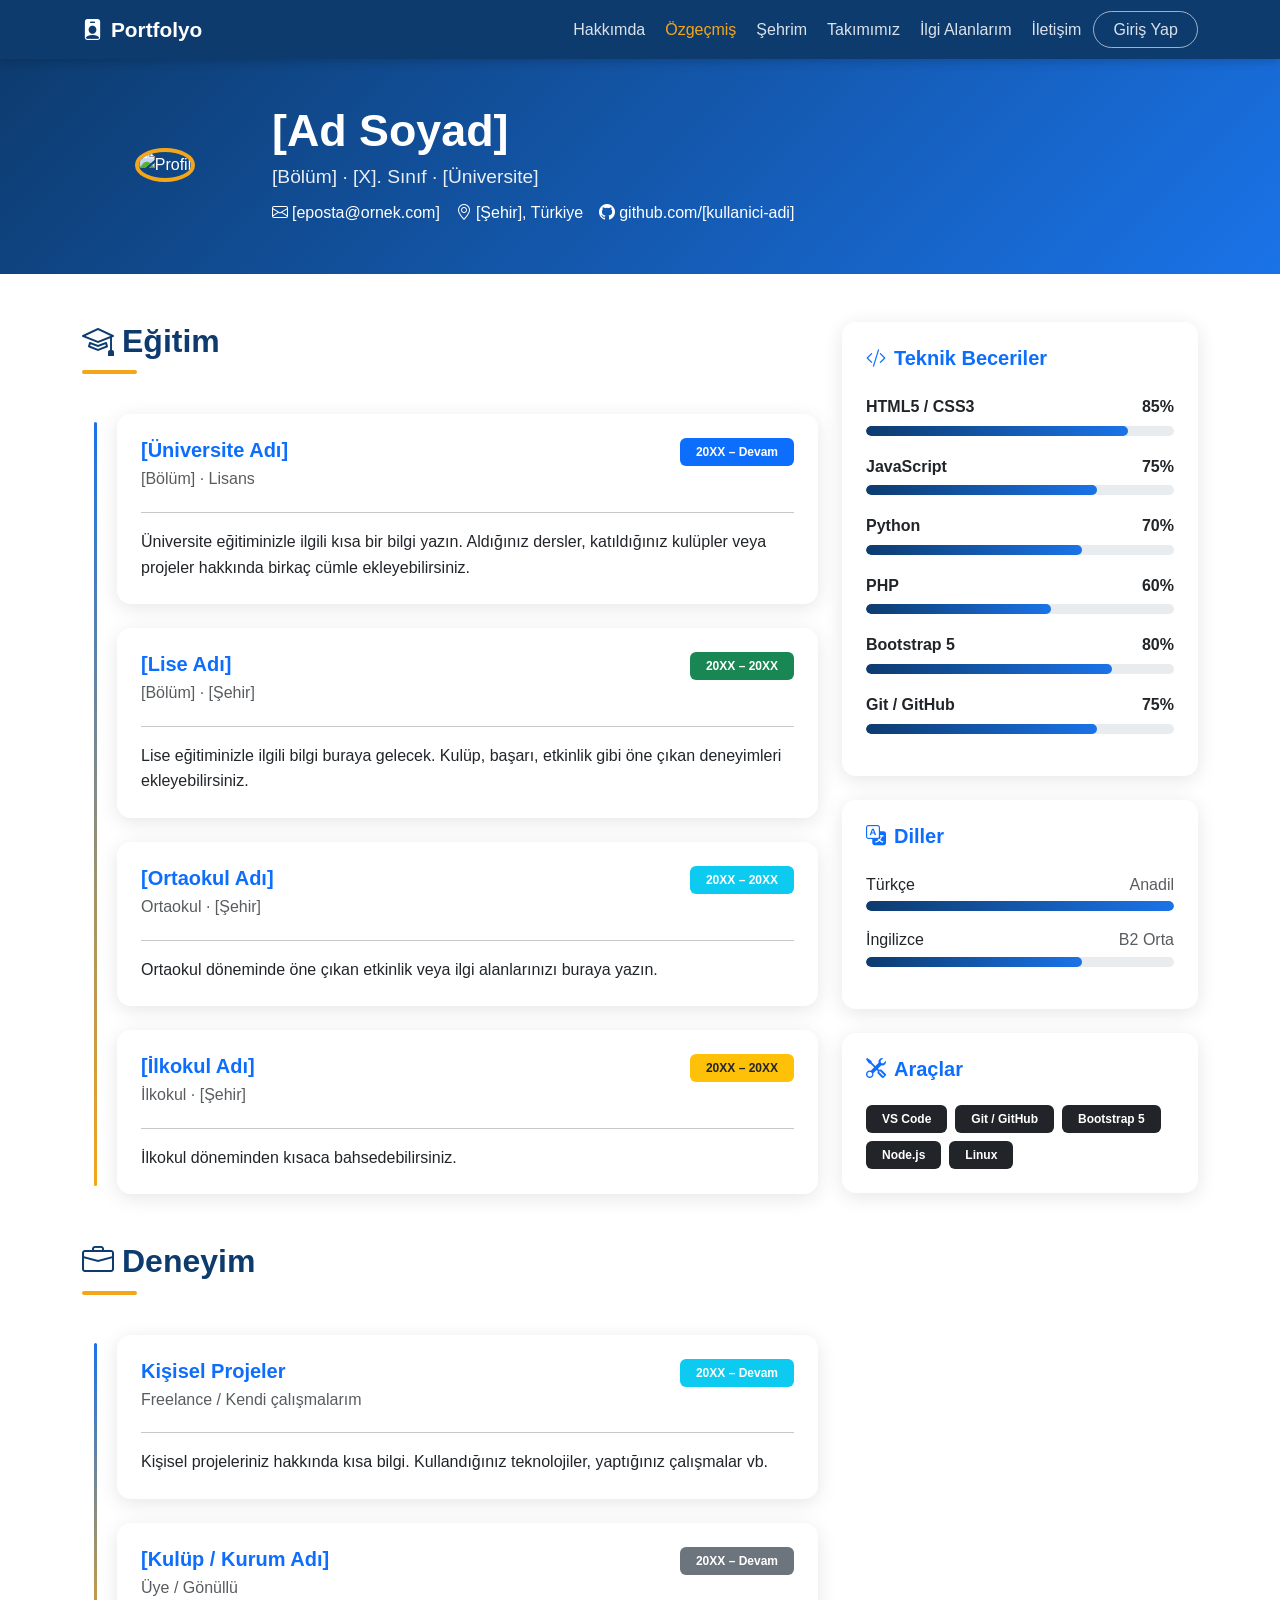
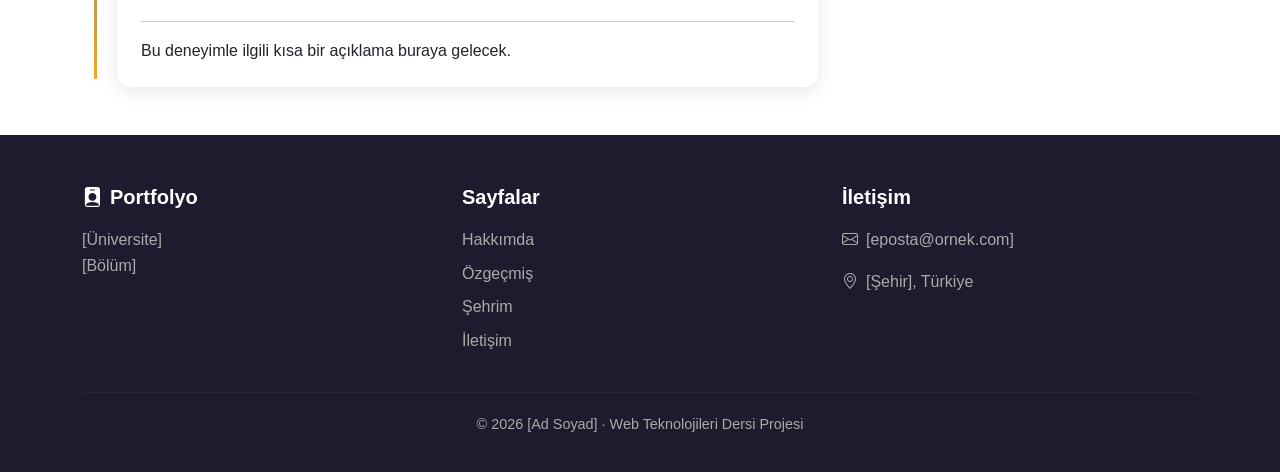
==== web-proje/cv.html @ bf81734b "Add files via upload" ====
<!DOCTYPE html>
<html lang="tr">

<head>
    <meta charset="UTF-8">
    <meta name="viewport" content="width=device-width, initial-scale=1.0">
    <title>Özgeçmiş</title>
    <link href="https://cdn.jsdelivr.net/npm/bootstrap@5.3.2/dist/css/bootstrap.min.css" rel="stylesheet">
    <link href="https://cdn.jsdelivr.net/npm/bootstrap-icons@1.11.3/font/bootstrap-icons.css" rel="stylesheet">
    <link href="css/style.css" rel="stylesheet">
</head>

<body>

    <!-- NAVBAR -->
    <nav class="navbar navbar-expand-lg fixed-top">
        <div class="container">
            <a class="navbar-brand" href="index.html"><i class="bi bi-person-badge-fill me-2"></i>Portfolyo</a>
            <button class="navbar-toggler" type="button" data-bs-toggle="collapse" data-bs-target="#navMenu">
                <span class="navbar-toggler-icon"></span>
            </button>
            <div class="collapse navbar-collapse" id="navMenu">
                <ul class="navbar-nav ms-auto align-items-lg-center gap-1">
                    <li class="nav-item"><a class="nav-link" href="index.html">Hakkımda</a></li>
                    <li class="nav-item"><a class="nav-link active" href="cv.html">Özgeçmiş</a></li>
                    <li class="nav-item"><a class="nav-link" href="sehrim.html">Şehrim</a></li>
                    <li class="nav-item"><a class="nav-link" href="takimimiz.html">Takımımız</a></li>
                    <li class="nav-item"><a class="nav-link" href="ilgi-alanlari.html">İlgi Alanlarım</a></li>
                    <li class="nav-item"><a class="nav-link" href="iletisim.html">İletişim</a></li>
                    <li class="nav-item"><a class="nav-link btn-login-nav" href="login.html">Giriş Yap</a></li>
                </ul>
            </div>
        </div>
    </nav>

    <div style="margin-top:56px;"></div>

    <!-- CV Header (semantic <header> zorunlu) -->
    <header class="hero-section py-5 text-white">
        <div class="container">
            <div class="row align-items-center gy-3">
                <div class="col-md-2 text-center">
                    <img src="https://picsum.photos/120/120?random=1" alt="Profil"
                        class="rounded-circle border border-4"
                        style="border-color:var(--accent) !important; width:110px; height:110px; object-fit:cover;">
                </div>
                <div class="col-md-10">
                    <h1 class="fw-bold mb-1">[Ad Soyad]</h1>
                    <p class="lead mb-2">[Bölüm] &middot; [X]. Sınıf &middot; [Üniversite]</p>
                    <div class="d-flex flex-wrap gap-3">
                        <span><i class="bi bi-envelope me-1"></i>[eposta@ornek.com]</span>
                        <span><i class="bi bi-geo-alt me-1"></i>[Şehir], Türkiye</span>
                        <span><i class="bi bi-github me-1"></i>github.com/[kullanici-adi]</span>
                    </div>
                </div>
            </div>
        </div>
    </header>

    <!-- ANA İÇERİK -->
    <main class="py-5">
        <div class="container">
            <div class="row gy-4">

                <!-- SOL: Eğitim, Deneyim -->
                <div class="col-lg-8">

                    <!-- EĞİTİM -->
                    <section id="egitim" aria-label="Eğitim Bilgileri">
                        <h2 class="section-title"><i class="bi bi-mortarboard me-2"></i>Eğitim</h2>
                        <div class="timeline">

                            <article class="timeline-item card p-4 mb-4">
                                <div class="d-flex justify-content-between flex-wrap">
                                    <div>
                                        <h5 class="fw-bold text-primary mb-1">[Üniversite Adı]</h5>
                                        <p class="mb-1 text-muted">[Bölüm] &middot; Lisans</p>
                                    </div>
                                    <span class="badge bg-primary align-self-start px-3 py-2">20XX – Devam</span>
                                </div>
                                <hr class="my-3">
                                <p class="mb-0">
                                    Üniversite eğitiminizle ilgili kısa bir bilgi yazın. Aldığınız dersler,
                                    katıldığınız kulüpler veya projeler hakkında birkaç cümle ekleyebilirsiniz.
                                </p>
                            </article>

                            <article class="timeline-item card p-4 mb-4">
                                <div class="d-flex justify-content-between flex-wrap">
                                    <div>
                                        <h5 class="fw-bold text-primary mb-1">[Lise Adı]</h5>
                                        <p class="mb-1 text-muted">[Bölüm] &middot; [Şehir]</p>
                                    </div>
                                    <span class="badge bg-success align-self-start px-3 py-2">20XX – 20XX</span>
                                </div>
                                <hr class="my-3">
                                <p class="mb-0">
                                    Lise eğitiminizle ilgili bilgi buraya gelecek. Kulüp, başarı, etkinlik
                                    gibi öne çıkan deneyimleri ekleyebilirsiniz.
                                </p>
                            </article>

                            <article class="timeline-item card p-4 mb-4">
                                <div class="d-flex justify-content-between flex-wrap">
                                    <div>
                                        <h5 class="fw-bold text-primary mb-1">[Ortaokul Adı]</h5>
                                        <p class="mb-1 text-muted">Ortaokul &middot; [Şehir]</p>
                                    </div>
                                    <span class="badge bg-info align-self-start px-3 py-2">20XX – 20XX</span>
                                </div>
                                <hr class="my-3">
                                <p class="mb-0">
                                    Ortaokul döneminde öne çıkan etkinlik veya ilgi alanlarınızı buraya yazın.
                                </p>
                            </article>

                            <article class="timeline-item card p-4">
                                <div class="d-flex justify-content-between flex-wrap">
                                    <div>
                                        <h5 class="fw-bold text-primary mb-1">[İlkokul Adı]</h5>
                                        <p class="mb-1 text-muted">İlkokul &middot; [Şehir]</p>
                                    </div>
                                    <span class="badge bg-warning text-dark align-self-start px-3 py-2">20XX – 20XX</span>
                                </div>
                                <hr class="my-3">
                                <p class="mb-0">
                                    İlkokul döneminden kısaca bahsedebilirsiniz.
                                </p>
                            </article>

                        </div>
                    </section>

                    <!-- DENEYİM -->
                    <section id="deneyim" class="mt-5" aria-label="İş Deneyimi">
                        <h2 class="section-title"><i class="bi bi-briefcase me-2"></i>Deneyim</h2>
                        <div class="timeline">

                            <article class="timeline-item card p-4 mb-4">
                                <div class="d-flex justify-content-between flex-wrap">
                                    <div>
                                        <h5 class="fw-bold text-primary mb-1">Kişisel Projeler</h5>
                                        <p class="mb-1 text-muted">Freelance / Kendi çalışmalarım</p>
                                    </div>
                                    <span class="badge bg-info align-self-start px-3 py-2">20XX – Devam</span>
                                </div>
                                <hr class="my-3">
                                <p class="mb-0">
                                    Kişisel projeleriniz hakkında kısa bilgi. Kullandığınız teknolojiler,
                                    yaptığınız çalışmalar vb.
                                </p>
                            </article>

                            <article class="timeline-item card p-4">
                                <div class="d-flex justify-content-between flex-wrap">
                                    <div>
                                        <h5 class="fw-bold text-primary mb-1">[Kulüp / Kurum Adı]</h5>
                                        <p class="mb-1 text-muted">Üye / Gönüllü</p>
                                    </div>
                                    <span class="badge bg-secondary align-self-start px-3 py-2">20XX – Devam</span>
                                </div>
                                <hr class="my-3">
                                <p class="mb-0">
                                    Bu deneyimle ilgili kısa bir açıklama buraya gelecek.
                                </p>
                            </article>

                        </div>
                    </section>

                </div>

                <!-- SAĞ: Beceriler, Diller, Araçlar -->
                <div class="col-lg-4">

                    <!-- BECERİLER -->
                    <aside id="beceriler" aria-label="Teknik Beceriler">
                        <div class="card p-4 mb-4">
                            <h5 class="fw-bold text-primary mb-4">
                                <i class="bi bi-code-slash me-2"></i>Teknik Beceriler
                            </h5>
                            <div class="skill-label"><span>HTML5 / CSS3</span><span>85%</span></div>
                            <div class="skill-bar"><div class="skill-fill" style="width:85%"></div></div>

                            <div class="skill-label"><span>JavaScript</span><span>75%</span></div>
                            <div class="skill-bar"><div class="skill-fill" style="width:75%"></div></div>

                            <div class="skill-label"><span>Python</span><span>70%</span></div>
                            <div class="skill-bar"><div class="skill-fill" style="width:70%"></div></div>

                            <div class="skill-label"><span>PHP</span><span>60%</span></div>
                            <div class="skill-bar"><div class="skill-fill" style="width:60%"></div></div>

                            <div class="skill-label"><span>Bootstrap 5</span><span>80%</span></div>
                            <div class="skill-bar"><div class="skill-fill" style="width:80%"></div></div>

                            <div class="skill-label"><span>Git / GitHub</span><span>75%</span></div>
                            <div class="skill-bar"><div class="skill-fill" style="width:75%"></div></div>
                        </div>
                    </aside>

                    <!-- DİLLER -->
                    <aside id="diller" aria-label="Yabancı Diller">
                        <div class="card p-4 mb-4">
                            <h5 class="fw-bold text-primary mb-4">
                                <i class="bi bi-translate me-2"></i>Diller
                            </h5>
                            <div class="d-flex justify-content-between mb-1">
                                <span>Türkçe</span><span class="text-muted">Anadil</span>
                            </div>
                            <div class="skill-bar mb-3"><div class="skill-fill" style="width:100%"></div></div>
                            <div class="d-flex justify-content-between mb-1">
                                <span>İngilizce</span><span class="text-muted">B2 Orta</span>
                            </div>
                            <div class="skill-bar"><div class="skill-fill" style="width:70%"></div></div>
                        </div>
                    </aside>

                    <!-- ARAÇLAR -->
                    <aside id="araclar" aria-label="Kullanılan Araçlar">
                        <div class="card p-4">
                            <h5 class="fw-bold text-primary mb-4">
                                <i class="bi bi-tools me-2"></i>Araçlar
                            </h5>
                            <div class="d-flex flex-wrap gap-2">
                                <span class="badge bg-dark px-3 py-2">VS Code</span>
                                <span class="badge bg-dark px-3 py-2">Git / GitHub</span>
                                <span class="badge bg-dark px-3 py-2">Bootstrap 5</span>
                                <span class="badge bg-dark px-3 py-2">Node.js</span>
                                <span class="badge bg-dark px-3 py-2">Linux</span>
                            </div>
                        </div>
                    </aside>

                </div>
            </div>
        </div>
    </main>

    <!-- FOOTER -->
    <footer>
        <div class="container">
            <div class="row gy-4">
                <div class="col-md-4">
                    <h5><i class="bi bi-person-badge-fill me-2"></i>Portfolyo</h5>
                    <p>[Üniversite]<br>[Bölüm]</p>
                </div>
                <div class="col-md-4">
                    <h5>Sayfalar</h5>
                    <a href="index.html">Hakkımda</a>
                    <a href="cv.html">Özgeçmiş</a>
                    <a href="sehrim.html">Şehrim</a>
                    <a href="iletisim.html">İletişim</a>
                </div>
                <div class="col-md-4">
                    <h5>İletişim</h5>
                    <p><i class="bi bi-envelope me-2"></i>[eposta@ornek.com]</p>
                    <p><i class="bi bi-geo-alt me-2"></i>[Şehir], Türkiye</p>
                </div>
            </div>
            <hr>
            <p class="copyright">&copy; 2026 [Ad Soyad] &middot; Web Teknolojileri Dersi Projesi</p>
        </div>
    </footer>

    <script src="https://cdn.jsdelivr.net/npm/bootstrap@5.3.2/dist/js/bootstrap.bundle.min.js"></script>
</body>

</html>
---- web-proje/css/style.css ----
/* ==============================
   Global Variables & Reset
   ============================== */
:root {
    --primary:    #0d3b6e;
    --secondary:  #1a73e8;
    --accent:     #f4a61a;
    --light:      #f8f9fa;
    --dark:       #1c1c2e;
    --success:    #198754;
    --danger:     #dc3545;
    --card-shadow: 0 4px 20px rgba(0,0,0,0.10);
}

*, *::before, *::after { box-sizing: border-box; margin: 0; padding: 0; }

body {
    font-family: 'Segoe UI', Tahoma, Geneva, Verdana, sans-serif;
    color: #333;
    background: #fff;
    line-height: 1.6;
}

/* ==============================
   Navbar
   ============================== */
.navbar {
    background: var(--primary) !important;
    box-shadow: 0 2px 10px rgba(0,0,0,0.2);
}

.navbar-brand {
    font-weight: 700;
    font-size: 1.3rem;
    color: #fff !important;
}

.navbar-nav .nav-link {
    color: rgba(255,255,255,0.85) !important;
    font-weight: 500;
    transition: color 0.25s;
    padding: 0.5rem 1rem;
}

.navbar-nav .nav-link:hover,
.navbar-nav .nav-link.active {
    color: var(--accent) !important;
}

.btn-login-nav {
    border: 1.5px solid rgba(255,255,255,0.6);
    border-radius: 20px;
    color: #fff !important;
    padding: 0.3rem 1.2rem !important;
    transition: all 0.25s;
}

.btn-login-nav:hover {
    background: var(--accent);
    border-color: var(--accent);
    color: #fff !important;
}

/* ==============================
   Section Titles
   ============================== */
.section-title {
    font-size: 2rem;
    font-weight: 700;
    color: var(--primary);
    position: relative;
    padding-bottom: 14px;
    margin-bottom: 40px;
}

.section-title::after {
    content: '';
    position: absolute;
    bottom: 0;
    left: 0;
    width: 55px;
    height: 4px;
    background: var(--accent);
    border-radius: 2px;
}

.section-title.text-center::after {
    left: 50%;
    transform: translateX(-50%);
}

/* ==============================
   Hero (Home Page)
   ============================== */
.hero-section {
    background: linear-gradient(135deg, var(--primary) 0%, var(--secondary) 100%);
    color: #fff;
    padding: 110px 0 80px;
    margin-top: 56px;
}

.hero-section h1 { font-size: 2.8rem; font-weight: 700; }
.hero-section .lead { font-size: 1.2rem; opacity: 0.9; }

.profile-photo {
    width: 200px;
    height: 200px;
    border-radius: 50%;
    object-fit: cover;
    border: 5px solid var(--accent);
    box-shadow: 0 8px 30px rgba(0,0,0,0.25);
}

/* ==============================
   Cards
   ============================== */
.card {
    border: none;
    border-radius: 14px;
    box-shadow: var(--card-shadow);
    transition: transform 0.3s ease, box-shadow 0.3s ease;
    overflow: hidden;
}

.card:hover {
    transform: translateY(-5px);
    box-shadow: 0 12px 35px rgba(0,0,0,0.15);
}

/* ==============================
   CV Page – Timeline
   ============================== */
.timeline {
    position: relative;
    padding-left: 35px;
}

.timeline::before {
    content: '';
    position: absolute;
    left: 12px;
    top: 8px;
    bottom: 8px;
    width: 3px;
    background: linear-gradient(to bottom, var(--secondary), var(--accent));
    border-radius: 2px;
}

.timeline-item {
    position: relative;
    margin-bottom: 35px;
}

.timeline-item::before {
    content: '';
    position: absolute;
    left: -27px;
    top: 6px;
    width: 16px;
    height: 16px;
    border-radius: 50%;
    background: var(--primary);
    border: 3px solid var(--accent);
}

.timeline-item:last-child { margin-bottom: 0; }

/* Skill bars */
.skill-label {
    display: flex;
    justify-content: space-between;
    font-weight: 600;
    margin-bottom: 6px;
}

.skill-bar {
    height: 10px;
    border-radius: 5px;
    background: #e9ecef;
    margin-bottom: 18px;
    overflow: hidden;
}

.skill-fill {
    height: 100%;
    border-radius: 5px;
    background: linear-gradient(90deg, var(--primary), var(--secondary));
    transition: width 1.2s ease;
}

/* ==============================
   City Page – Carousel / Slider
   ============================== */
.carousel-item img {
    height: 480px;
    object-fit: cover;
    filter: brightness(0.85);
}

.carousel-caption {
    background: rgba(0,0,0,0.55);
    border-radius: 12px;
    padding: 14px 20px;
    bottom: 30px;
}

.carousel-caption h5 { font-size: 1.4rem; font-weight: 700; }

.carousel-control-prev-icon,
.carousel-control-next-icon {
    background-color: var(--primary);
    border-radius: 50%;
    padding: 20px;
}

/* City info cards */
.city-stat {
    text-align: center;
    padding: 30px 20px;
    border-radius: 14px;
    background: linear-gradient(135deg, var(--primary), var(--secondary));
    color: #fff;
}

.city-stat .stat-number {
    font-size: 2.5rem;
    font-weight: 700;
    color: var(--accent);
}

/* ==============================
   Team Page
   ============================== */
.team-hero {
    background: linear-gradient(135deg, #1a237e, #0d47a1);
    color: #fff;
    padding: 100px 0 70px;
    margin-top: 56px;
    text-align: center;
}

.team-logo {
    width: 140px;
    height: 140px;
    border-radius: 50%;
    object-fit: cover;
    border: 5px solid var(--accent);
    margin-bottom: 20px;
}

.player-card {
    transition: transform 0.3s;
}

.player-card:hover { transform: translateY(-6px); }

/* ==============================
   API Page
   ============================== */
.api-hero {
    background: linear-gradient(135deg, #1b0033, #4a0080);
    color: #fff;
    padding: 100px 0 70px;
    margin-top: 56px;
    text-align: center;
}

.show-card img {
    height: 280px;
    object-fit: cover;
    border-radius: 14px 14px 0 0;
    width: 100%;
}

.show-card .no-image {
    height: 280px;
    background: linear-gradient(135deg, #2c2c54, #474787);
    display: flex;
    align-items: center;
    justify-content: center;
    font-size: 4rem;
    border-radius: 14px 14px 0 0;
    color: rgba(255,255,255,0.3);
}

.rating-badge {
    background: var(--accent);
    color: #fff;
    font-weight: 700;
    padding: 3px 10px;
    border-radius: 20px;
    font-size: 0.85rem;
}

.genre-tag {
    background: #e3f2fd;
    color: #1565c0;
    padding: 2px 10px;
    border-radius: 12px;
    font-size: 0.78rem;
    font-weight: 600;
    display: inline-block;
    margin: 2px;
}

#loadingSpinner { display: none; }

/* ==============================
   Contact Page
   ============================== */
.contact-hero {
    background: linear-gradient(135deg, var(--primary), var(--secondary));
    color: #fff;
    padding: 100px 0 70px;
    margin-top: 56px;
    text-align: center;
}

.form-control:focus,
.form-select:focus,
.form-check-input:focus {
    border-color: var(--secondary);
    box-shadow: 0 0 0 0.2rem rgba(26,115,232,0.2);
}

.validation-section {
    background: #f8f9fa;
    border-radius: 14px;
    padding: 20px;
    margin-top: 20px;
}

/* ==============================
   Login Page
   ============================== */
.login-page {
    min-height: 100vh;
    background: linear-gradient(135deg, var(--primary) 0%, var(--secondary) 100%);
    display: flex;
    align-items: center;
    justify-content: center;
    padding: 20px;
}

.login-card {
    background: #fff;
    border-radius: 20px;
    box-shadow: 0 20px 60px rgba(0,0,0,0.3);
    padding: 45px 40px;
    width: 100%;
    max-width: 440px;
}

.login-logo {
    text-align: center;
    margin-bottom: 30px;
}

.login-logo .logo-icon {
    width: 80px;
    height: 80px;
    background: var(--primary);
    border-radius: 50%;
    display: flex;
    align-items: center;
    justify-content: center;
    margin: 0 auto 15px;
    font-size: 2rem;
    color: #fff;
}

/* ==============================
   PHP Result Pages
   ============================== */
.result-table th {
    background: var(--primary);
    color: #fff;
    white-space: nowrap;
    width: 200px;
}

.result-table td {
    background: #f8f9fa;
    word-break: break-all;
}

/* ==============================
   Footer
   ============================== */
footer {
    background: var(--dark);
    color: #aaa;
    padding: 50px 0 20px;
}

footer h5 { color: #fff; font-weight: 600; margin-bottom: 18px; }

footer a {
    color: #aaa;
    text-decoration: none;
    transition: color 0.25s;
    display: block;
    margin-bottom: 8px;
}

footer a:hover { color: var(--accent); }

footer hr { border-color: #444; margin: 30px 0 20px; }

footer .copyright { text-align: center; font-size: 0.9rem; }

footer .social-links a {
    display: inline-block;
    width: 36px;
    height: 36px;
    background: rgba(255,255,255,0.1);
    border-radius: 50%;
    text-align: center;
    line-height: 36px;
    margin-right: 8px;
    color: #fff;
    transition: background 0.25s;
}

footer .social-links a:hover { background: var(--accent); }

/* ==============================
   Utilities
   ============================== */
.bg-primary-gradient {
    background: linear-gradient(135deg, var(--primary), var(--secondary));
}

.text-accent { color: var(--accent); }

.btn-accent {
    background: var(--accent);
    color: #fff;
    border: none;
    font-weight: 600;
}

.btn-accent:hover { background: #d4900f; color: #fff; }

/* ==============================
   Responsive
   ============================== */
@media (max-width: 992px) {
    .hero-section h1 { font-size: 2.2rem; }
    .carousel-item img { height: 350px; }
}

@media (max-width: 768px) {
    .hero-section { padding: 80px 0 60px; }
    .hero-section h1 { font-size: 1.9rem; }
    .carousel-item img { height: 260px; }
    .section-title { font-size: 1.6rem; }
    .profile-photo { width: 150px; height: 150px; }
}

@media (max-width: 576px) {
    .hero-section h1 { font-size: 1.6rem; }
    .carousel-item img { height: 200px; }
    .login-card { padding: 30px 20px; }
}
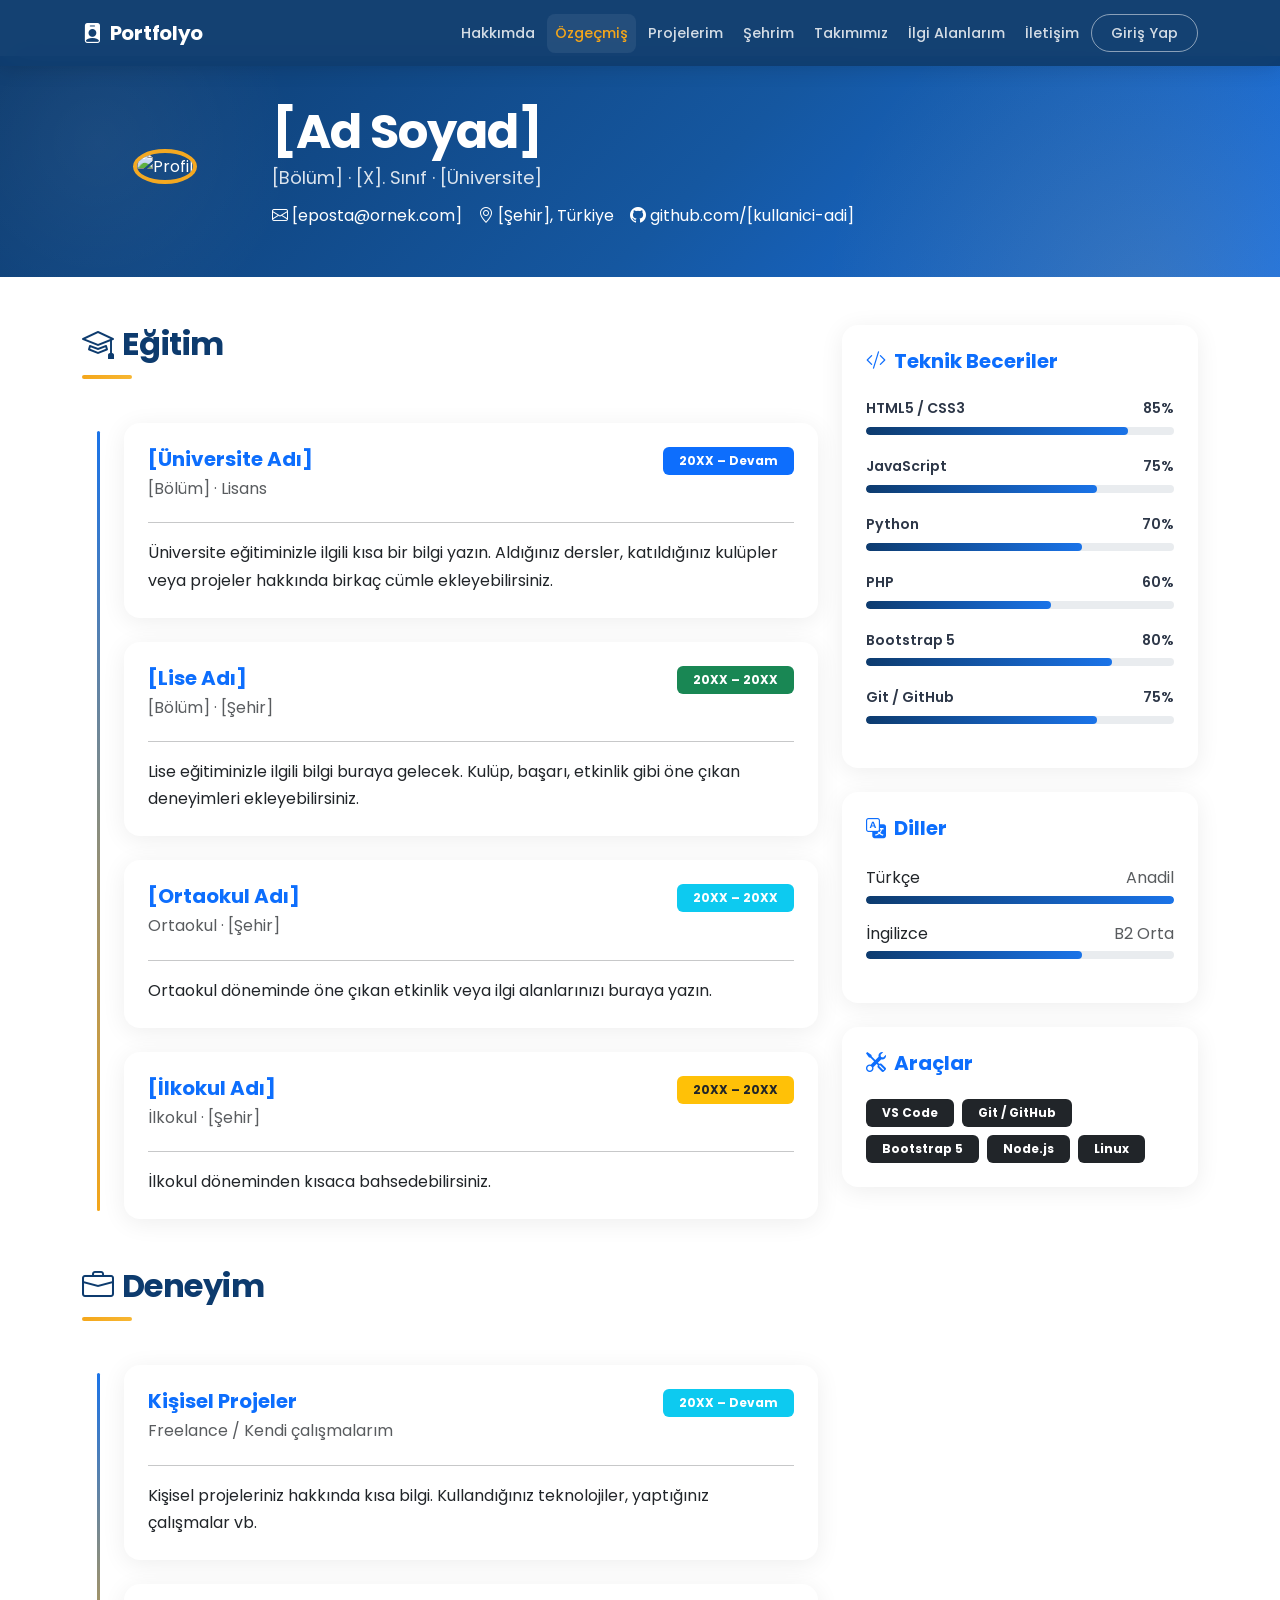
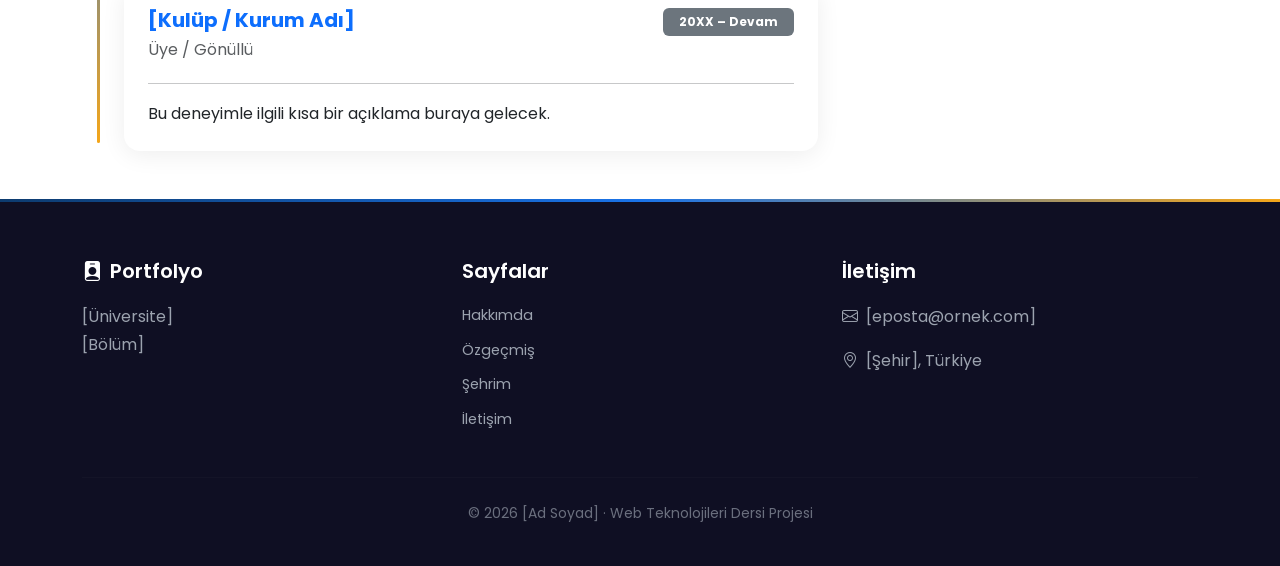
==== commit 433c48f7: "Add files via upload" ====
--- a/web-proje/cv.html
+++ b/web-proje/cv.html
@@ -23,6 +23,7 @@
                 <ul class="navbar-nav ms-auto align-items-lg-center gap-1">
                     <li class="nav-item"><a class="nav-link" href="index.html">Hakkımda</a></li>
                     <li class="nav-item"><a class="nav-link active" href="cv.html">Özgeçmiş</a></li>
+                    <li class="nav-item"><a class="nav-link" href="projeler.html">Projelerim</a></li>
                     <li class="nav-item"><a class="nav-link" href="sehrim.html">Şehrim</a></li>
                     <li class="nav-item"><a class="nav-link" href="takimimiz.html">Takımımız</a></li>
                     <li class="nav-item"><a class="nav-link" href="ilgi-alanlari.html">İlgi Alanlarım</a></li>
@@ -263,7 +264,13 @@
         </div>
     </footer>
 
+    <!-- Back to Top -->
+    <button id="backToTop" class="back-to-top" aria-label="Yukarı çık">
+        <i class="bi bi-arrow-up"></i>
+    </button>
+
     <script src="https://cdn.jsdelivr.net/npm/bootstrap@5.3.2/dist/js/bootstrap.bundle.min.js"></script>
+    <script src="js/main.js"></script>
 </body>
 
 </html>
--- a/web-proje/css/style.css
+++ b/web-proje/css/style.css
@@ -1,3 +1,8 @@
+/* ==============================
+   Google Fonts
+   ============================== */
+@import url('https://fonts.googleapis.com/css2?family=Poppins:wght@300;400;500;600;700;800&display=swap');
+
 /* ==============================
    Global Variables & Reset
    ============================== */
@@ -5,60 +10,100 @@
     --primary:    #0d3b6e;
     --secondary:  #1a73e8;
     --accent:     #f4a61a;
+    --accent-dark: #d4900f;
     --light:      #f8f9fa;
-    --dark:       #1c1c2e;
-    --success:    #198754;
-    --danger:     #dc3545;
-    --card-shadow: 0 4px 20px rgba(0,0,0,0.10);
+    --dark:       #0f0f23;
+    --text:       #2d3748;
+    --text-light: #718096;
+    --success:    #38a169;
+    --danger:     #e53e3e;
+    --card-shadow: 0 4px 24px rgba(0,0,0,0.07);
+    --card-shadow-hover: 0 20px 48px rgba(13,59,110,0.18);
+    --border-radius: 16px;
+    --transition: all 0.35s cubic-bezier(0.4, 0, 0.2, 1);
+    --gradient-primary: linear-gradient(135deg, var(--primary) 0%, var(--secondary) 100%);
+    --gradient-accent: linear-gradient(135deg, #f4a61a, #f7b733);
 }
 
 *, *::before, *::after { box-sizing: border-box; margin: 0; padding: 0; }
 
+html { scroll-behavior: smooth; }
+
 body {
-    font-family: 'Segoe UI', Tahoma, Geneva, Verdana, sans-serif;
-    color: #333;
+    font-family: 'Poppins', 'Segoe UI', Tahoma, Geneva, Verdana, sans-serif;
+    color: var(--text);
     background: #fff;
-    line-height: 1.6;
-}
+    line-height: 1.7;
+    -webkit-font-smoothing: antialiased;
+}
+
+/* ==============================
+   Scroll Reveal Animations
+   ============================== */
+.reveal {
+    opacity: 0;
+    transform: translateY(28px);
+    transition: opacity 0.65s ease, transform 0.65s ease;
+}
+.reveal.visible {
+    opacity: 1;
+    transform: translateY(0);
+}
+.reveal-delay-1 { transition-delay: 0.1s; }
+.reveal-delay-2 { transition-delay: 0.2s; }
+.reveal-delay-3 { transition-delay: 0.3s; }
 
 /* ==============================
    Navbar
    ============================== */
 .navbar {
-    background: var(--primary) !important;
-    box-shadow: 0 2px 10px rgba(0,0,0,0.2);
+    background: rgba(13, 59, 110, 0.97) !important;
+    backdrop-filter: blur(20px);
+    -webkit-backdrop-filter: blur(20px);
+    box-shadow: 0 1px 20px rgba(0,0,0,0.15);
+    transition: var(--transition);
+    padding: 0.7rem 0;
+}
+
+.navbar.scrolled {
+    padding: 0.45rem 0;
+    box-shadow: 0 4px 32px rgba(0,0,0,0.28);
 }
 
 .navbar-brand {
     font-weight: 700;
-    font-size: 1.3rem;
+    font-size: 1.25rem;
     color: #fff !important;
+    letter-spacing: -0.3px;
 }
 
 .navbar-nav .nav-link {
-    color: rgba(255,255,255,0.85) !important;
+    color: rgba(255,255,255,0.82) !important;
     font-weight: 500;
-    transition: color 0.25s;
-    padding: 0.5rem 1rem;
+    font-size: 0.9rem;
+    transition: var(--transition);
+    padding: 0.45rem 0.9rem;
+    border-radius: 8px;
 }
 
 .navbar-nav .nav-link:hover,
 .navbar-nav .nav-link.active {
     color: var(--accent) !important;
+    background: rgba(255,255,255,0.07);
 }
 
 .btn-login-nav {
-    border: 1.5px solid rgba(255,255,255,0.6);
-    border-radius: 20px;
+    border: 1.5px solid rgba(255,255,255,0.5) !important;
+    border-radius: 20px !important;
     color: #fff !important;
-    padding: 0.3rem 1.2rem !important;
-    transition: all 0.25s;
+    padding: 0.35rem 1.2rem !important;
+    transition: var(--transition) !important;
 }
 
 .btn-login-nav:hover {
-    background: var(--accent);
-    border-color: var(--accent);
-    color: #fff !important;
+    background: var(--accent) !important;
+    border-color: var(--accent) !important;
+    transform: translateY(-1px);
 }
 
 /* ==============================
@@ -69,8 +114,9 @@
     font-weight: 700;
     color: var(--primary);
     position: relative;
-    padding-bottom: 14px;
-    margin-bottom: 40px;
+    padding-bottom: 16px;
+    margin-bottom: 44px;
+    letter-spacing: -0.5px;
 }
 
 .section-title::after {
@@ -78,11 +124,14 @@
     position: absolute;
     bottom: 0;
     left: 0;
-    width: 55px;
+    width: 50px;
     height: 4px;
-    background: var(--accent);
+    background: var(--gradient-accent);
     border-radius: 2px;
-}
+    transition: width 0.4s ease;
+}
+
+.section-title:hover::after { width: 80px; }
 
 .section-title.text-center::after {
     left: 50%;
@@ -93,22 +142,132 @@
    Hero (Home Page)
    ============================== */
 .hero-section {
-    background: linear-gradient(135deg, var(--primary) 0%, var(--secondary) 100%);
-    color: #fff;
-    padding: 110px 0 80px;
+    background: linear-gradient(135deg, var(--primary) 0%, #1557a0 55%, var(--secondary) 100%);
+    color: #fff;
+    padding: 120px 0 90px;
     margin-top: 56px;
-}
-
-.hero-section h1 { font-size: 2.8rem; font-weight: 700; }
-.hero-section .lead { font-size: 1.2rem; opacity: 0.9; }
+    position: relative;
+    overflow: hidden;
+}
+
+.hero-section::before {
+    content: '';
+    position: absolute;
+    top: -40%;
+    right: -15%;
+    width: 650px;
+    height: 650px;
+    background: radial-gradient(circle, rgba(244,166,26,0.13) 0%, transparent 70%);
+    pointer-events: none;
+}
+
+.hero-section::after {
+    content: '';
+    position: absolute;
+    bottom: -30%;
+    left: -8%;
+    width: 400px;
+    height: 400px;
+    background: radial-gradient(circle, rgba(255,255,255,0.05) 0%, transparent 70%);
+    pointer-events: none;
+}
+
+.hero-section h1 {
+    font-size: 3rem;
+    font-weight: 800;
+    letter-spacing: -1px;
+    line-height: 1.15;
+}
+
+.hero-section .lead { font-size: 1.12rem; opacity: 0.85; font-weight: 400; }
 
 .profile-photo {
     width: 200px;
     height: 200px;
     border-radius: 50%;
     object-fit: cover;
-    border: 5px solid var(--accent);
-    box-shadow: 0 8px 30px rgba(0,0,0,0.25);
+    border: 4px solid rgba(255,255,255,0.25);
+    outline: 4px solid var(--accent);
+    outline-offset: 5px;
+    box-shadow: 0 14px 45px rgba(0,0,0,0.3);
+    transition: var(--transition);
+}
+
+.profile-photo:hover {
+    transform: scale(1.04);
+    box-shadow: 0 22px 65px rgba(0,0,0,0.4);
+    outline-color: #fff;
+}
+
+/* Hero badge tags */
+.hero-badge {
+    display: inline-flex;
+    align-items: center;
+    gap: 6px;
+    background: rgba(255,255,255,0.12);
+    backdrop-filter: blur(10px);
+    border: 1px solid rgba(255,255,255,0.22);
+    color: rgba(255,255,255,0.92);
+    padding: 5px 14px;
+    border-radius: 20px;
+    font-size: 0.82rem;
+    font-weight: 500;
+    transition: var(--transition);
+}
+
+.hero-badge:hover {
+    background: rgba(255,255,255,0.2);
+    color: #fff;
+}
+
+/* ==============================
+   Stats Section
+   ============================== */
+.stats-section {
+    background: var(--gradient-primary);
+    padding: 55px 0;
+    color: #fff;
+    position: relative;
+    overflow: hidden;
+}
+
+.stats-section::before {
+    content: '';
+    position: absolute;
+    inset: 0;
+    background: url("data:image/svg+xml,%3Csvg width='60' height='60' viewBox='0 0 60 60' xmlns='http://www.w3.org/2000/svg'%3E%3Cg fill='%23ffffff' fill-opacity='0.04'%3E%3Cpath d='M36 34v-4h-2v4h-4v2h4v4h2v-4h4v-2h-4zm0-30V0h-2v4h-4v2h4v4h2V6h4V4h-4zM6 34v-4H4v4H0v2h4v4h2v-4h4v-2H6zM6 4V0H4v4H0v2h4v4h2V6h4V4H6z'/%3E%3C/g%3E%3C/svg%3E");
+}
+
+.stat-item {
+    text-align: center;
+    padding: 12px 20px;
+    position: relative;
+}
+
+.stat-item + .stat-item::before {
+    content: '';
+    position: absolute;
+    left: 0;
+    top: 20%;
+    height: 60%;
+    width: 1px;
+    background: rgba(255,255,255,0.2);
+}
+
+.stat-item .stat-number {
+    font-size: 2.8rem;
+    font-weight: 800;
+    color: var(--accent);
+    line-height: 1;
+    display: block;
+}
+
+.stat-item .stat-label {
+    font-size: 0.88rem;
+    opacity: 0.8;
+    margin-top: 8px;
+    font-weight: 500;
+    letter-spacing: 0.3px;
 }
 
 /* ==============================
@@ -116,15 +275,22 @@
    ============================== */
 .card {
     border: none;
-    border-radius: 14px;
+    border-radius: var(--border-radius);
     box-shadow: var(--card-shadow);
-    transition: transform 0.3s ease, box-shadow 0.3s ease;
+    transition: var(--transition);
     overflow: hidden;
 }
 
 .card:hover {
-    transform: translateY(-5px);
-    box-shadow: 0 12px 35px rgba(0,0,0,0.15);
+    transform: translateY(-6px);
+    box-shadow: var(--card-shadow-hover);
+}
+
+.hover-lift { transition: var(--transition); }
+
+.hover-lift:hover {
+    transform: translateY(-8px);
+    box-shadow: var(--card-shadow-hover) !important;
 }
 
 /* ==============================
@@ -132,13 +298,13 @@
    ============================== */
 .timeline {
     position: relative;
-    padding-left: 35px;
+    padding-left: 42px;
 }
 
 .timeline::before {
     content: '';
     position: absolute;
-    left: 12px;
+    left: 15px;
     top: 8px;
     bottom: 8px;
     width: 3px;
@@ -148,19 +314,27 @@
 
 .timeline-item {
     position: relative;
-    margin-bottom: 35px;
+    margin-bottom: 28px;
 }
 
 .timeline-item::before {
     content: '';
     position: absolute;
-    left: -27px;
-    top: 6px;
-    width: 16px;
-    height: 16px;
+    left: -31px;
+    top: 18px;
+    width: 18px;
+    height: 18px;
     border-radius: 50%;
-    background: var(--primary);
-    border: 3px solid var(--accent);
+    background: #fff;
+    border: 3px solid var(--secondary);
+    box-shadow: 0 0 0 4px rgba(26,115,232,0.12);
+    transition: var(--transition);
+}
+
+.timeline-item:hover::before {
+    border-color: var(--accent);
+    box-shadow: 0 0 0 6px rgba(244,166,26,0.2);
+    transform: scale(1.15);
 }
 
 .timeline-item:last-child { margin-bottom: 0; }
@@ -170,38 +344,41 @@
     display: flex;
     justify-content: space-between;
     font-weight: 600;
+    font-size: 0.88rem;
     margin-bottom: 6px;
+    color: var(--text);
 }
 
 .skill-bar {
-    height: 10px;
-    border-radius: 5px;
+    height: 8px;
+    border-radius: 10px;
     background: #e9ecef;
-    margin-bottom: 18px;
+    margin-bottom: 20px;
     overflow: hidden;
 }
 
 .skill-fill {
     height: 100%;
-    border-radius: 5px;
+    border-radius: 10px;
     background: linear-gradient(90deg, var(--primary), var(--secondary));
-    transition: width 1.2s ease;
-}
-
-/* ==============================
-   City Page – Carousel / Slider
+    transition: width 1.4s cubic-bezier(0.4, 0, 0.2, 1);
+}
+
+/* ==============================
+   City Page – Carousel
    ============================== */
 .carousel-item img {
-    height: 480px;
+    height: 500px;
     object-fit: cover;
-    filter: brightness(0.85);
+    filter: brightness(0.8);
 }
 
 .carousel-caption {
-    background: rgba(0,0,0,0.55);
-    border-radius: 12px;
-    padding: 14px 20px;
-    bottom: 30px;
+    background: rgba(0,0,0,0.5);
+    backdrop-filter: blur(8px);
+    border-radius: 14px;
+    padding: 18px 24px;
+    bottom: 40px;
 }
 
 .carousel-caption h5 { font-size: 1.4rem; font-weight: 700; }
@@ -210,21 +387,28 @@
 .carousel-control-next-icon {
     background-color: var(--primary);
     border-radius: 50%;
-    padding: 20px;
-}
-
-/* City info cards */
+    padding: 22px;
+    filter: drop-shadow(0 4px 8px rgba(0,0,0,0.3));
+}
+
+/* City stat cards */
 .city-stat {
     text-align: center;
-    padding: 30px 20px;
-    border-radius: 14px;
-    background: linear-gradient(135deg, var(--primary), var(--secondary));
-    color: #fff;
+    padding: 32px 20px;
+    border-radius: var(--border-radius);
+    background: var(--gradient-primary);
+    color: #fff;
+    transition: var(--transition);
+}
+
+.city-stat:hover {
+    transform: translateY(-5px);
+    box-shadow: 0 16px 42px rgba(13,59,110,0.3);
 }
 
 .city-stat .stat-number {
     font-size: 2.5rem;
-    font-weight: 700;
+    font-weight: 800;
     color: var(--accent);
 }
 
@@ -234,25 +418,41 @@
 .team-hero {
     background: linear-gradient(135deg, #1a237e, #0d47a1);
     color: #fff;
-    padding: 100px 0 70px;
+    padding: 110px 0 80px;
     margin-top: 56px;
     text-align: center;
+    position: relative;
+    overflow: hidden;
+}
+
+.team-hero::before {
+    content: '';
+    position: absolute;
+    inset: 0;
+    background: url("data:image/svg+xml,%3Csvg width='60' height='60' viewBox='0 0 60 60' xmlns='http://www.w3.org/2000/svg'%3E%3Cg fill='%23ffffff' fill-opacity='0.03'%3E%3Cpath d='M36 34v-4h-2v4h-4v2h4v4h2v-4h4v-2h-4zm0-30V0h-2v4h-4v2h4v4h2V6h4V4h-4zM6 34v-4H4v4H0v2h4v4h2v-4h4v-2H6zM6 4V0H4v4H0v2h4v4h2V6h4V4H6z'/%3E%3C/g%3E%3C/svg%3E");
 }
 
 .team-logo {
-    width: 140px;
-    height: 140px;
+    width: 150px;
+    height: 150px;
     border-radius: 50%;
     object-fit: cover;
-    border: 5px solid var(--accent);
+    border: 4px solid rgba(255,255,255,0.25);
+    outline: 4px solid var(--accent);
+    outline-offset: 5px;
     margin-bottom: 20px;
-}
+    box-shadow: 0 14px 45px rgba(0,0,0,0.3);
+    transition: var(--transition);
+}
+
+.team-logo:hover { transform: scale(1.04); }
 
 .player-card {
-    transition: transform 0.3s;
-}
-
-.player-card:hover { transform: translateY(-6px); }
+    transition: var(--transition);
+    border-radius: var(--border-radius);
+}
+
+.player-card:hover { transform: translateY(-8px); }
 
 /* ==============================
    API Page
@@ -260,7 +460,7 @@
 .api-hero {
     background: linear-gradient(135deg, #1b0033, #4a0080);
     color: #fff;
-    padding: 100px 0 70px;
+    padding: 110px 0 80px;
     margin-top: 56px;
     text-align: center;
 }
@@ -270,7 +470,10 @@
     object-fit: cover;
     border-radius: 14px 14px 0 0;
     width: 100%;
-}
+    transition: var(--transition);
+}
+
+.show-card:hover img { transform: scale(1.04); }
 
 .show-card .no-image {
     height: 280px;
@@ -284,24 +487,27 @@
 }
 
 .rating-badge {
-    background: var(--accent);
+    background: var(--gradient-accent);
     color: #fff;
     font-weight: 700;
-    padding: 3px 10px;
+    padding: 4px 12px;
     border-radius: 20px;
-    font-size: 0.85rem;
+    font-size: 0.83rem;
 }
 
 .genre-tag {
     background: #e3f2fd;
     color: #1565c0;
-    padding: 2px 10px;
+    padding: 3px 10px;
     border-radius: 12px;
     font-size: 0.78rem;
     font-weight: 600;
     display: inline-block;
     margin: 2px;
-}
+    transition: var(--transition);
+}
+
+.genre-tag:hover { background: #1565c0; color: #fff; }
 
 #loadingSpinner { display: none; }
 
@@ -311,22 +517,59 @@
 .contact-hero {
     background: linear-gradient(135deg, var(--primary), var(--secondary));
     color: #fff;
-    padding: 100px 0 70px;
+    padding: 110px 0 80px;
     margin-top: 56px;
     text-align: center;
+    position: relative;
+    overflow: hidden;
+}
+
+.contact-hero::before {
+    content: '';
+    position: absolute;
+    top: -40%;
+    right: -15%;
+    width: 500px;
+    height: 500px;
+    background: radial-gradient(circle, rgba(244,166,26,0.1) 0%, transparent 70%);
+    pointer-events: none;
+}
+
+.form-control, .form-select {
+    border: 2px solid #e2e8f0;
+    border-radius: 10px;
+    padding: 0.65rem 1rem;
+    font-size: 0.93rem;
+    transition: var(--transition);
+    background: #fafbfc;
+    font-family: 'Poppins', sans-serif;
 }
 
 .form-control:focus,
 .form-select:focus,
 .form-check-input:focus {
     border-color: var(--secondary);
-    box-shadow: 0 0 0 0.2rem rgba(26,115,232,0.2);
+    box-shadow: 0 0 0 4px rgba(26,115,232,0.1);
+    background: #fff;
+    outline: none;
+}
+
+.form-label {
+    font-weight: 600;
+    color: var(--primary);
+    font-size: 0.88rem;
+    margin-bottom: 7px;
+}
+
+.form-check-input:checked {
+    background-color: var(--secondary);
+    border-color: var(--secondary);
 }
 
 .validation-section {
     background: #f8f9fa;
-    border-radius: 14px;
-    padding: 20px;
+    border-radius: var(--border-radius);
+    padding: 22px;
     margin-top: 20px;
 }
 
@@ -340,40 +583,60 @@
     align-items: center;
     justify-content: center;
     padding: 20px;
+    position: relative;
+    overflow: hidden;
+}
+
+.login-page::before {
+    content: '';
+    position: absolute;
+    top: -30%;
+    right: -20%;
+    width: 700px;
+    height: 700px;
+    background: radial-gradient(circle, rgba(244,166,26,0.13) 0%, transparent 70%);
+    pointer-events: none;
 }
 
 .login-card {
-    background: #fff;
-    border-radius: 20px;
-    box-shadow: 0 20px 60px rgba(0,0,0,0.3);
-    padding: 45px 40px;
+    background: rgba(255,255,255,0.99);
+    border-radius: 24px;
+    box-shadow: 0 25px 80px rgba(0,0,0,0.3);
+    padding: 50px 44px;
     width: 100%;
-    max-width: 440px;
+    max-width: 460px;
+    position: relative;
 }
 
 .login-logo {
     text-align: center;
-    margin-bottom: 30px;
+    margin-bottom: 32px;
 }
 
 .login-logo .logo-icon {
-    width: 80px;
-    height: 80px;
-    background: var(--primary);
+    width: 84px;
+    height: 84px;
+    background: var(--gradient-primary);
     border-radius: 50%;
     display: flex;
     align-items: center;
     justify-content: center;
-    margin: 0 auto 15px;
+    margin: 0 auto 16px;
     font-size: 2rem;
     color: #fff;
+    box-shadow: 0 10px 30px rgba(13,59,110,0.3);
+    transition: var(--transition);
+}
+
+.login-logo .logo-icon:hover {
+    transform: rotate(10deg) scale(1.06);
 }
 
 /* ==============================
    PHP Result Pages
    ============================== */
 .result-table th {
-    background: var(--primary);
+    background: var(--gradient-primary);
     color: #fff;
     white-space: nowrap;
     width: 200px;
@@ -385,81 +648,186 @@
 }
 
 /* ==============================
+   Back to Top Button
+   ============================== */
+.back-to-top {
+    position: fixed;
+    bottom: 30px;
+    right: 30px;
+    width: 50px;
+    height: 50px;
+    background: var(--gradient-primary);
+    color: #fff;
+    border: none;
+    border-radius: 50%;
+    font-size: 1.15rem;
+    cursor: pointer;
+    z-index: 1050;
+    display: flex;
+    align-items: center;
+    justify-content: center;
+    box-shadow: 0 8px 28px rgba(13,59,110,0.38);
+    opacity: 0;
+    transform: translateY(20px) scale(0.9);
+    transition: var(--transition);
+    pointer-events: none;
+}
+
+.back-to-top.visible {
+    opacity: 1;
+    transform: translateY(0) scale(1);
+    pointer-events: all;
+}
+
+.back-to-top:hover {
+    transform: translateY(-5px) scale(1.05);
+    box-shadow: 0 14px 38px rgba(13,59,110,0.48);
+}
+
+/* ==============================
    Footer
    ============================== */
 footer {
     background: var(--dark);
-    color: #aaa;
-    padding: 50px 0 20px;
-}
-
-footer h5 { color: #fff; font-weight: 600; margin-bottom: 18px; }
+    color: #9ca3af;
+    padding: 60px 0 24px;
+    position: relative;
+}
+
+footer::before {
+    content: '';
+    position: absolute;
+    top: 0;
+    left: 0;
+    right: 0;
+    height: 3px;
+    background: linear-gradient(90deg, var(--primary), var(--secondary), var(--accent));
+}
+
+footer h5 { color: #fff; font-weight: 600; margin-bottom: 20px; }
 
 footer a {
-    color: #aaa;
+    color: #9ca3af;
     text-decoration: none;
-    transition: color 0.25s;
+    transition: var(--transition);
     display: block;
-    margin-bottom: 8px;
-}
-
-footer a:hover { color: var(--accent); }
-
-footer hr { border-color: #444; margin: 30px 0 20px; }
-
-footer .copyright { text-align: center; font-size: 0.9rem; }
+    margin-bottom: 10px;
+    font-size: 0.9rem;
+}
+
+footer a:hover {
+    color: var(--accent);
+    padding-left: 5px;
+}
+
+footer hr { border-color: rgba(255,255,255,0.08); margin: 36px 0 24px; }
+
+footer .copyright { text-align: center; font-size: 0.87rem; opacity: 0.65; }
 
 footer .social-links a {
-    display: inline-block;
-    width: 36px;
-    height: 36px;
-    background: rgba(255,255,255,0.1);
+    display: inline-flex;
+    width: 40px;
+    height: 40px;
+    background: rgba(255,255,255,0.08);
     border-radius: 50%;
+    align-items: center;
+    justify-content: center;
+    margin-right: 8px;
+    color: #fff;
+    transition: var(--transition);
+    border: 1px solid rgba(255,255,255,0.1);
+    font-size: 1rem;
+    padding-left: 0;
+    margin-bottom: 0;
+}
+
+footer .social-links a:hover {
+    background: var(--accent);
+    border-color: var(--accent);
+    transform: translateY(-4px);
+    padding-left: 0;
+    color: #fff;
+}
+
+/* ==============================
+   Project Hero (projeler.html)
+   ============================== */
+.project-hero {
+    background: linear-gradient(135deg, var(--dark), var(--primary));
+    color: #fff;
+    padding: 130px 0 90px;
+    margin-top: 56px;
     text-align: center;
-    line-height: 36px;
-    margin-right: 8px;
-    color: #fff;
-    transition: background 0.25s;
-}
-
-footer .social-links a:hover { background: var(--accent); }
+    position: relative;
+    overflow: hidden;
+}
+
+.project-hero::before {
+    content: '';
+    position: absolute;
+    top: -30%;
+    left: -10%;
+    width: 600px;
+    height: 600px;
+    background: radial-gradient(circle, rgba(26,115,232,0.15) 0%, transparent 70%);
+    pointer-events: none;
+}
 
 /* ==============================
    Utilities
    ============================== */
-.bg-primary-gradient {
-    background: linear-gradient(135deg, var(--primary), var(--secondary));
-}
-
-.text-accent { color: var(--accent); }
+.bg-primary-gradient { background: var(--gradient-primary); }
+
+.text-accent { color: var(--accent) !important; }
 
 .btn-accent {
-    background: var(--accent);
+    background: var(--gradient-accent);
     color: #fff;
     border: none;
     font-weight: 600;
-}
-
-.btn-accent:hover { background: #d4900f; color: #fff; }
+    transition: var(--transition);
+}
+
+.btn-accent:hover {
+    background: linear-gradient(135deg, var(--accent-dark), #e0a01a);
+    color: #fff;
+    transform: translateY(-2px);
+    box-shadow: 0 8px 25px rgba(244,166,26,0.4);
+}
+
+.btn {
+    transition: var(--transition);
+    font-weight: 500;
+}
+
+.btn:hover {
+    transform: translateY(-2px);
+    box-shadow: 0 6px 20px rgba(0,0,0,0.15);
+}
+
+.btn:active { transform: translateY(0); }
 
 /* ==============================
    Responsive
    ============================== */
 @media (max-width: 992px) {
-    .hero-section h1 { font-size: 2.2rem; }
-    .carousel-item img { height: 350px; }
+    .hero-section h1 { font-size: 2.4rem; }
+    .carousel-item img { height: 380px; }
 }
 
 @media (max-width: 768px) {
-    .hero-section { padding: 80px 0 60px; }
-    .hero-section h1 { font-size: 1.9rem; }
-    .carousel-item img { height: 260px; }
-    .section-title { font-size: 1.6rem; }
-    .profile-photo { width: 150px; height: 150px; }
+    .hero-section { padding: 90px 0 70px; }
+    .hero-section h1 { font-size: 2rem; }
+    .carousel-item img { height: 280px; }
+    .section-title { font-size: 1.7rem; }
+    .profile-photo { width: 160px; height: 160px; }
+    .back-to-top { bottom: 20px; right: 20px; width: 44px; height: 44px; }
+    .stat-item + .stat-item::before { display: none; }
 }
 
 @media (max-width: 576px) {
-    .hero-section h1 { font-size: 1.6rem; }
-    .carousel-item img { height: 200px; }
-    .login-card { padding: 30px 20px; }
-}
+    .hero-section h1 { font-size: 1.75rem; }
+    .carousel-item img { height: 220px; }
+    .login-card { padding: 32px 22px; }
+    .stat-item .stat-number { font-size: 2.2rem; }
+}
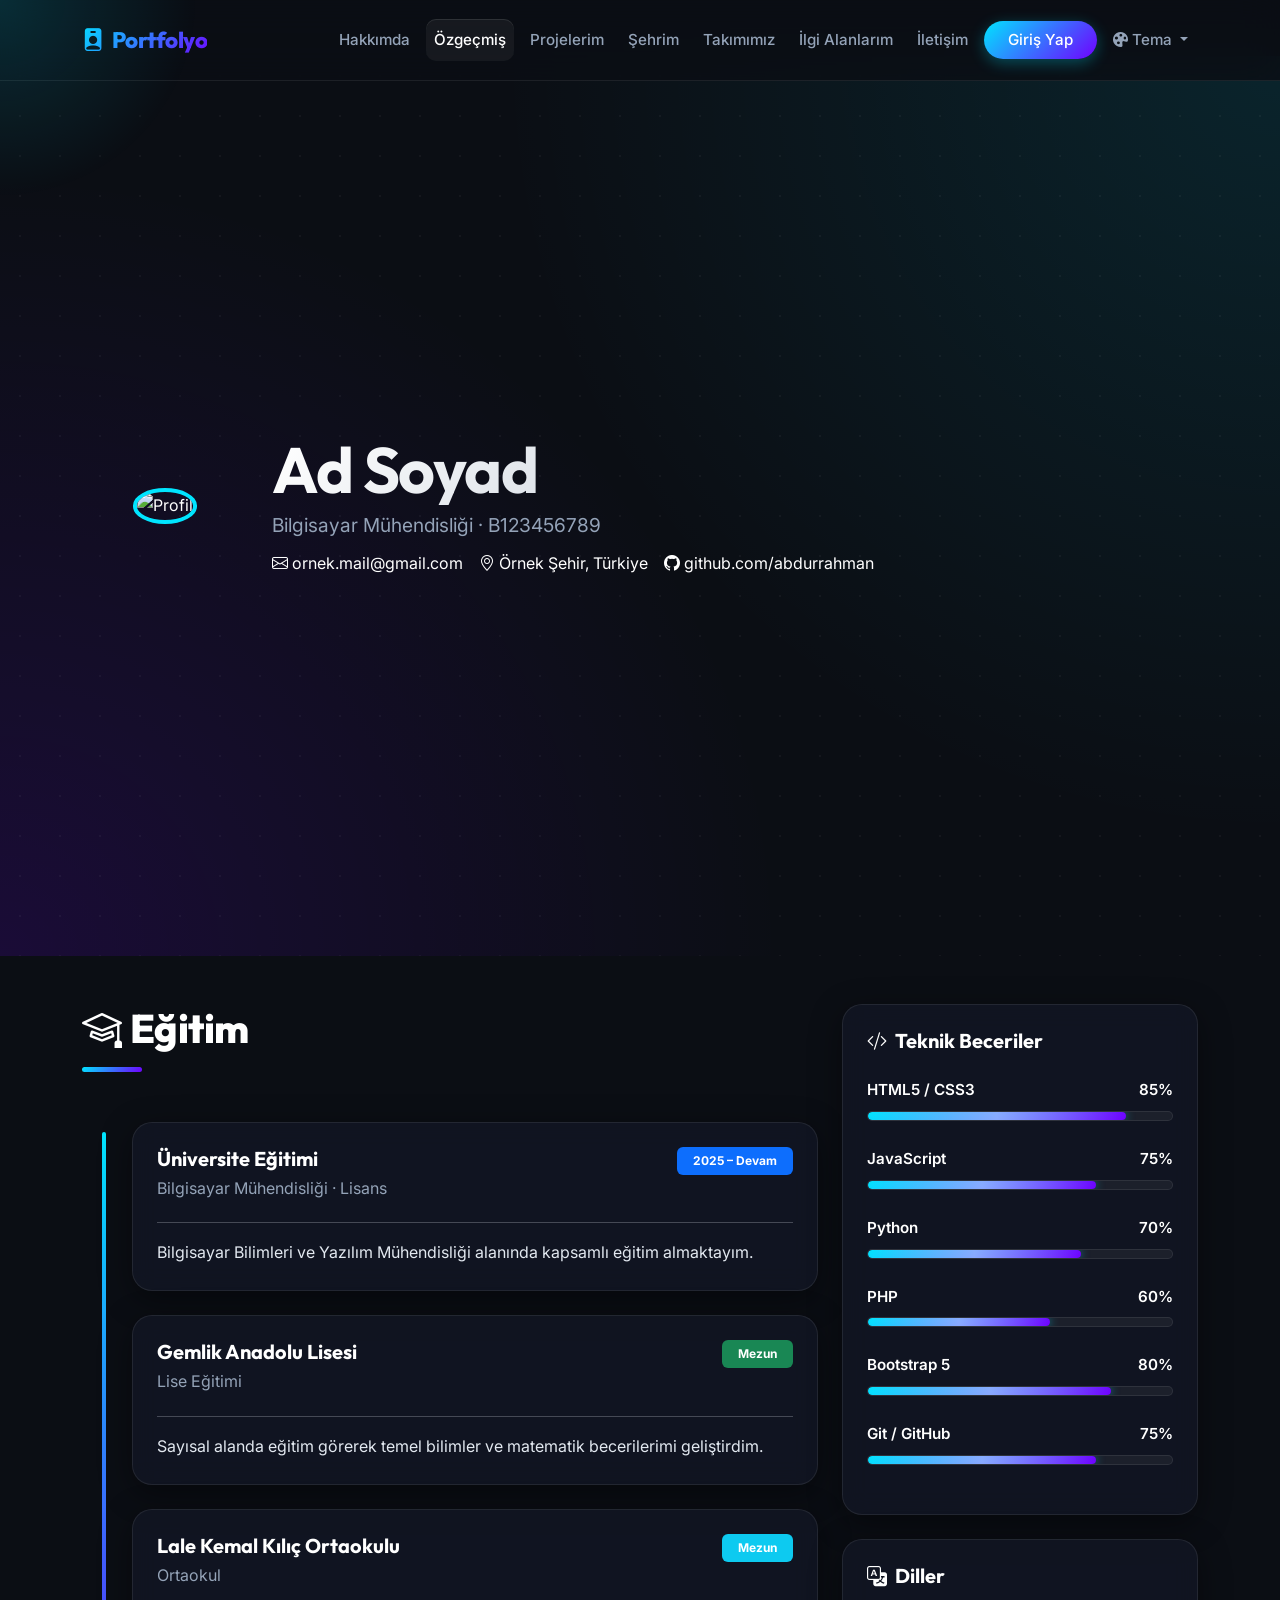
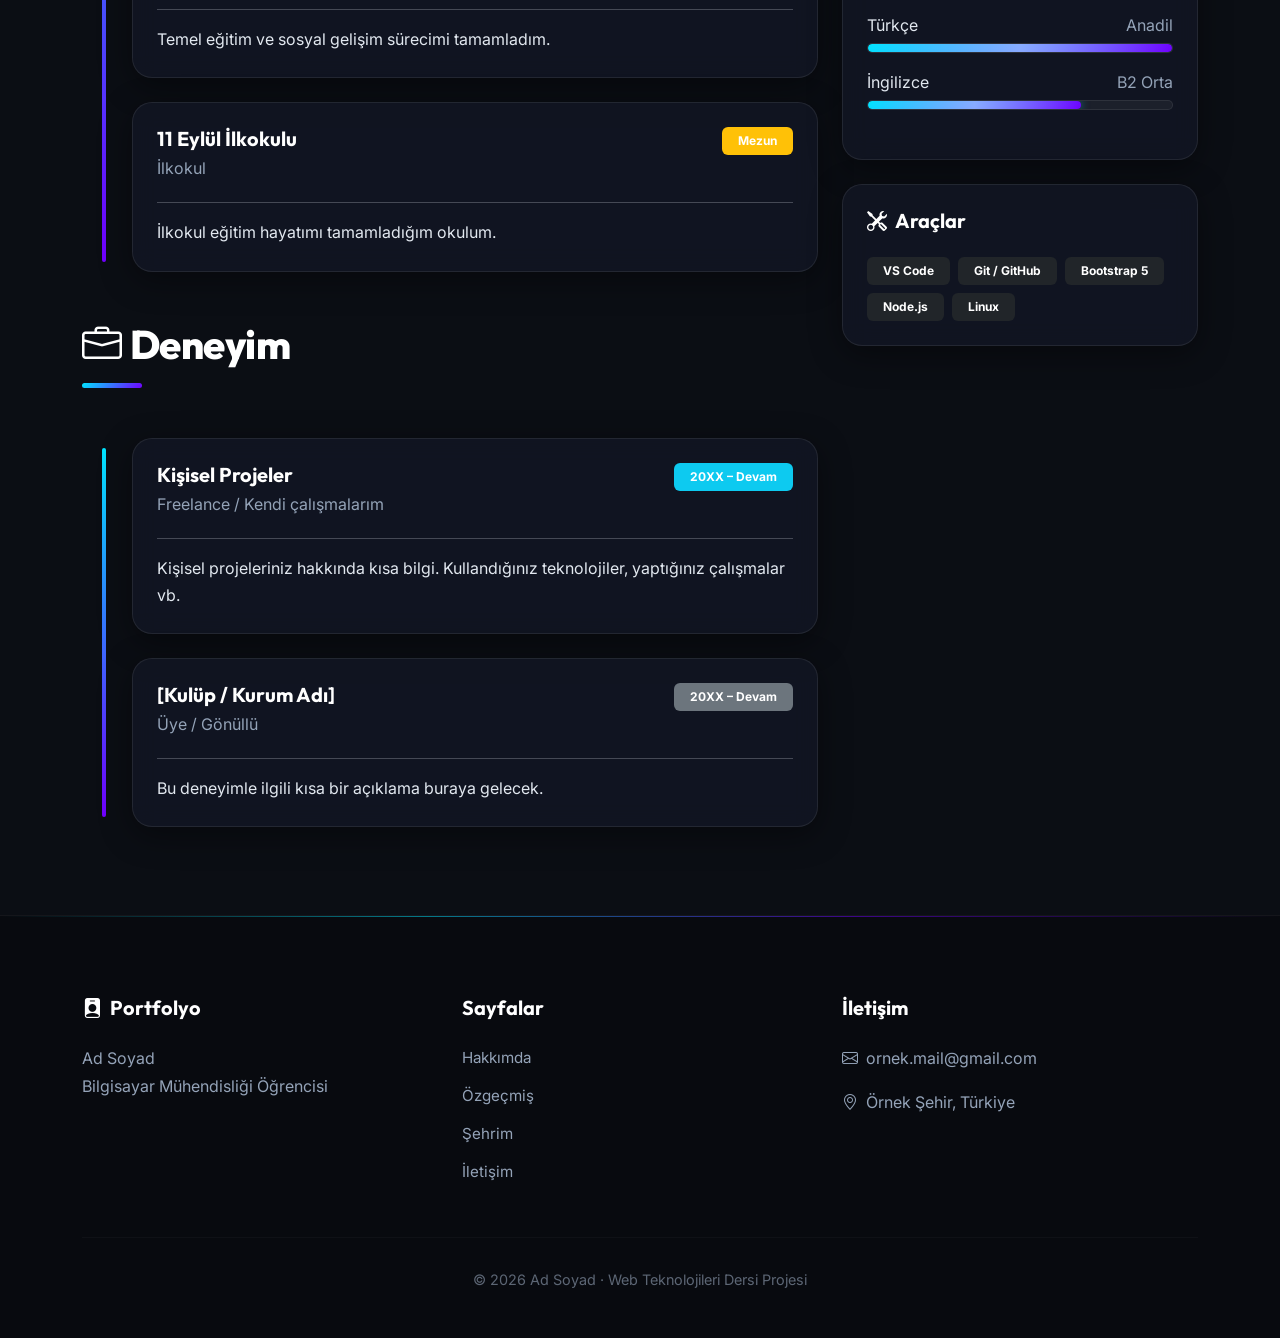
==== commit b7a95fff: "Add files via upload" ====
--- a/web-proje/cv.html
+++ b/web-proje/cv.html
@@ -29,6 +29,16 @@
                     <li class="nav-item"><a class="nav-link" href="ilgi-alanlari.html">İlgi Alanlarım</a></li>
                     <li class="nav-item"><a class="nav-link" href="iletisim.html">İletişim</a></li>
                     <li class="nav-item"><a class="nav-link btn-login-nav" href="login.html">Giriş Yap</a></li>
+                    <li class="nav-item dropdown">
+                        <a class="nav-link dropdown-toggle" href="#" role="button" data-bs-toggle="dropdown" aria-expanded="false">
+                            <i class="bi bi-palette-fill"></i> Tema
+                        </a>
+                        <ul class="dropdown-menu dropdown-menu-end shadow border-0" style="background:var(--glass-bg); backdrop-filter:blur(10px);">
+                            <li><a class="dropdown-item" href="#" onclick="setTheme('')" style="color:var(--text)"><i class="bi bi-moon-fill me-2"></i>Koyu</a></li>
+                            <li><a class="dropdown-item" href="#" onclick="setTheme('light')" style="color:var(--text)"><i class="bi bi-sun-fill me-2"></i>Açık</a></li>
+                            <li><a class="dropdown-item" href="#" onclick="setTheme('colorful')" style="color:var(--text)"><i class="bi bi-rainbow me-2"></i>Renkli</a></li>
+                        </ul>
+                    </li>
                 </ul>
             </div>
         </div>
@@ -46,12 +56,12 @@
                         style="border-color:var(--accent) !important; width:110px; height:110px; object-fit:cover;">
                 </div>
                 <div class="col-md-10">
-                    <h1 class="fw-bold mb-1">[Ad Soyad]</h1>
-                    <p class="lead mb-2">[Bölüm] &middot; [X]. Sınıf &middot; [Üniversite]</p>
+                    <h1 class="fw-bold mb-1">Ad Soyad</h1>
+                    <p class="lead mb-2">Bilgisayar Mühendisliği &middot; B123456789</p>
                     <div class="d-flex flex-wrap gap-3">
-                        <span><i class="bi bi-envelope me-1"></i>[eposta@ornek.com]</span>
-                        <span><i class="bi bi-geo-alt me-1"></i>[Şehir], Türkiye</span>
-                        <span><i class="bi bi-github me-1"></i>github.com/[kullanici-adi]</span>
+                        <span><i class="bi bi-envelope me-1"></i>ornek.mail@gmail.com</span>
+                        <span><i class="bi bi-geo-alt me-1"></i>Örnek Şehir, Türkiye</span>
+                        <span><i class="bi bi-github me-1"></i>github.com/abdurrahman</span>
                     </div>
                 </div>
             </div>
@@ -74,58 +84,56 @@
                             <article class="timeline-item card p-4 mb-4">
                                 <div class="d-flex justify-content-between flex-wrap">
                                     <div>
-                                        <h5 class="fw-bold text-primary mb-1">[Üniversite Adı]</h5>
-                                        <p class="mb-1 text-muted">[Bölüm] &middot; Lisans</p>
-                                    </div>
-                                    <span class="badge bg-primary align-self-start px-3 py-2">20XX – Devam</span>
-                                </div>
-                                <hr class="my-3">
-                                <p class="mb-0">
-                                    Üniversite eğitiminizle ilgili kısa bir bilgi yazın. Aldığınız dersler,
-                                    katıldığınız kulüpler veya projeler hakkında birkaç cümle ekleyebilirsiniz.
-                                </p>
-                            </article>
-
-                            <article class="timeline-item card p-4 mb-4">
-                                <div class="d-flex justify-content-between flex-wrap">
-                                    <div>
-                                        <h5 class="fw-bold text-primary mb-1">[Lise Adı]</h5>
-                                        <p class="mb-1 text-muted">[Bölüm] &middot; [Şehir]</p>
-                                    </div>
-                                    <span class="badge bg-success align-self-start px-3 py-2">20XX – 20XX</span>
-                                </div>
-                                <hr class="my-3">
-                                <p class="mb-0">
-                                    Lise eğitiminizle ilgili bilgi buraya gelecek. Kulüp, başarı, etkinlik
-                                    gibi öne çıkan deneyimleri ekleyebilirsiniz.
-                                </p>
-                            </article>
-
-                            <article class="timeline-item card p-4 mb-4">
-                                <div class="d-flex justify-content-between flex-wrap">
-                                    <div>
-                                        <h5 class="fw-bold text-primary mb-1">[Ortaokul Adı]</h5>
-                                        <p class="mb-1 text-muted">Ortaokul &middot; [Şehir]</p>
-                                    </div>
-                                    <span class="badge bg-info align-self-start px-3 py-2">20XX – 20XX</span>
-                                </div>
-                                <hr class="my-3">
-                                <p class="mb-0">
-                                    Ortaokul döneminde öne çıkan etkinlik veya ilgi alanlarınızı buraya yazın.
+                                        <h5 class="fw-bold text-primary mb-1">Üniversite Eğitimi</h5>
+                                        <p class="mb-1 text-muted">Bilgisayar Mühendisliği &middot; Lisans</p>
+                                    </div>
+                                    <span class="badge bg-primary align-self-start px-3 py-2">2025 – Devam</span>
+                                </div>
+                                <hr class="my-3">
+                                <p class="mb-0">
+                                    Bilgisayar Bilimleri ve Yazılım Mühendisliği alanında kapsamlı eğitim almaktayım.
+                                </p>
+                            </article>
+
+                            <article class="timeline-item card p-4 mb-4">
+                                <div class="d-flex justify-content-between flex-wrap">
+                                    <div>
+                                        <h5 class="fw-bold text-primary mb-1">Gemlik Anadolu Lisesi</h5>
+                                        <p class="mb-1 text-muted">Lise Eğitimi</p>
+                                    </div>
+                                    <span class="badge bg-success align-self-start px-3 py-2">Mezun</span>
+                                </div>
+                                <hr class="my-3">
+                                <p class="mb-0">
+                                    Sayısal alanda eğitim görerek temel bilimler ve matematik becerilerimi geliştirdim.
+                                </p>
+                            </article>
+
+                            <article class="timeline-item card p-4 mb-4">
+                                <div class="d-flex justify-content-between flex-wrap">
+                                    <div>
+                                        <h5 class="fw-bold text-primary mb-1">Lale Kemal Kılıç Ortaokulu</h5>
+                                        <p class="mb-1 text-muted">Ortaokul</p>
+                                    </div>
+                                    <span class="badge bg-info align-self-start px-3 py-2">Mezun</span>
+                                </div>
+                                <hr class="my-3">
+                                <p class="mb-0">
+                                    Temel eğitim ve sosyal gelişim sürecimi tamamladım.
                                 </p>
                             </article>
 
                             <article class="timeline-item card p-4">
                                 <div class="d-flex justify-content-between flex-wrap">
                                     <div>
-                                        <h5 class="fw-bold text-primary mb-1">[İlkokul Adı]</h5>
-                                        <p class="mb-1 text-muted">İlkokul &middot; [Şehir]</p>
-                                    </div>
-                                    <span class="badge bg-warning text-dark align-self-start px-3 py-2">20XX – 20XX</span>
-                                </div>
-                                <hr class="my-3">
-                                <p class="mb-0">
-                                    İlkokul döneminden kısaca bahsedebilirsiniz.
+                                        <h5 class="fw-bold text-primary mb-1">11 Eylül İlkokulu</h5>
+                                        <p class="mb-1 text-muted">İlkokul</p>
+                                    </div>
+                                    <span class="badge bg-warning text-dark align-self-start px-3 py-2">Mezun</span>
+                                </div>
+                                <hr class="my-3">
+                                <p class="mb-0">
+                                    İlkokul eğitim hayatımı tamamladığım okulum.
                                 </p>
                             </article>
 
@@ -244,7 +252,7 @@
             <div class="row gy-4">
                 <div class="col-md-4">
                     <h5><i class="bi bi-person-badge-fill me-2"></i>Portfolyo</h5>
-                    <p>[Üniversite]<br>[Bölüm]</p>
+                    <p>Ad Soyad<br>Bilgisayar Mühendisliği Öğrencisi</p>
                 </div>
                 <div class="col-md-4">
                     <h5>Sayfalar</h5>
@@ -255,12 +263,12 @@
                 </div>
                 <div class="col-md-4">
                     <h5>İletişim</h5>
-                    <p><i class="bi bi-envelope me-2"></i>[eposta@ornek.com]</p>
-                    <p><i class="bi bi-geo-alt me-2"></i>[Şehir], Türkiye</p>
+                    <p><i class="bi bi-envelope me-2"></i>ornek.mail@gmail.com</p>
+                    <p><i class="bi bi-geo-alt me-2"></i>Örnek Şehir, Türkiye</p>
                 </div>
             </div>
             <hr>
-            <p class="copyright">&copy; 2026 [Ad Soyad] &middot; Web Teknolojileri Dersi Projesi</p>
+            <p class="copyright">&copy; 2026 Ad Soyad &middot; Web Teknolojileri Dersi Projesi</p>
         </div>
     </footer>
 
--- a/web-proje/css/style.css
+++ b/web-proje/css/style.css
@@ -1,28 +1,96 @@
 /* ==============================
    Google Fonts
    ============================== */
-@import url('https://fonts.googleapis.com/css2?family=Poppins:wght@300;400;500;600;700;800&display=swap');
+@import url('https://fonts.googleapis.com/css2?family=Outfit:wght@300;400;500;600;700;800&family=Inter:wght@300;400;500;600;700&display=swap');
 
 /* ==============================
    Global Variables & Reset
    ============================== */
 :root {
-    --primary:    #0d3b6e;
-    --secondary:  #1a73e8;
-    --accent:     #f4a61a;
-    --accent-dark: #d4900f;
-    --light:      #f8f9fa;
-    --dark:       #0f0f23;
-    --text:       #2d3748;
-    --text-light: #718096;
-    --success:    #38a169;
-    --danger:     #e53e3e;
-    --card-shadow: 0 4px 24px rgba(0,0,0,0.07);
-    --card-shadow-hover: 0 20px 48px rgba(13,59,110,0.18);
-    --border-radius: 16px;
-    --transition: all 0.35s cubic-bezier(0.4, 0, 0.2, 1);
-    --gradient-primary: linear-gradient(135deg, var(--primary) 0%, var(--secondary) 100%);
-    --gradient-accent: linear-gradient(135deg, #f4a61a, #f7b733);
+    --primary:    #0B0E14;
+    --secondary:  #151A28;
+    --accent:     #00E5FF;
+    --accent-dark: #00A3CC;
+    --light:      #F8F9FA;
+    --dark:       #0B0E14;
+    --text:       #E2E8F0;
+    --text-light: #94A3B8;
+    --success:    #10B981;
+    --danger:     #EF4444;
+    --card-shadow: 0 8px 32px rgba(0, 0, 0, 0.4);
+    --card-shadow-hover: 0 15px 45px rgba(0, 229, 255, 0.15);
+    --border-radius: 20px;
+    --transition: all 0.4s cubic-bezier(0.25, 0.8, 0.25, 1);
+    --gradient-primary: linear-gradient(135deg, #151A28 0%, #0B0E14 100%);
+    --gradient-accent: linear-gradient(135deg, #00E5FF 0%, #7000FF 100%);
+    --glass-bg: rgba(21, 26, 40, 0.65);
+    --glass-border: rgba(255, 255, 255, 0.08);
+}
+
+/* ==============================
+   Themes
+   ============================== */
+[data-theme="light"] {
+    --primary:    #f8fafc;
+    --secondary:  #f1f5f9;
+    --accent:     #0284c7;
+    --accent-dark: #0369a1;
+    --light:      #ffffff;
+    --dark:       #0f172a;
+    --text:       #0f172a;
+    --text-light: #475569;
+    --card-shadow: 0 8px 32px rgba(0, 0, 0, 0.06);
+    --card-shadow-hover: 0 15px 45px rgba(2, 132, 199, 0.15);
+    --gradient-primary: linear-gradient(135deg, #f1f5f9 0%, #e2e8f0 100%);
+    --gradient-accent: linear-gradient(135deg, #0284c7 0%, #38bdf8 100%);
+    --glass-bg: rgba(255, 255, 255, 0.85);
+    --glass-border: rgba(0, 0, 0, 0.05);
+}
+
+[data-theme="light"] .navbar-brand {
+    background: var(--accent);
+    -webkit-background-clip: text;
+    -webkit-text-fill-color: transparent;
+}
+
+[data-theme="light"] .text-dark {
+    color: var(--text) !important;
+}
+[data-theme="light"] .hero-section h1 {
+    background: linear-gradient(135deg, var(--text) 0%, var(--text-light) 100%);
+    -webkit-background-clip: text;
+    -webkit-text-fill-color: transparent;
+}
+[data-theme="light"] .hero-section {
+    background: radial-gradient(circle at top right, rgba(2, 132, 199, 0.05), transparent 50%), radial-gradient(circle at bottom left, rgba(56, 189, 248, 0.05), transparent 50%);
+    color: var(--text);
+}
+[data-theme="light"] .navbar {
+    background: rgba(255, 255, 255, 0.9) !important;
+}
+[data-theme="light"] .navbar-brand { color: var(--text) !important; }
+[data-theme="light"] .nav-link { color: var(--text-light) !important; }
+[data-theme="light"] .nav-link:hover, [data-theme="light"] .nav-link.active { color: var(--accent) !important; background: rgba(0,0,0,0.05); }
+
+[data-theme="colorful"] {
+    --primary:    #2d0a31;
+    --secondary:  #45104d;
+    --accent:     #ff007f;
+    --accent-dark: #cc0066;
+    --light:      #ffffff;
+    --dark:       #18051a;
+    --text:       #ffffff;
+    --text-light: #ffb3d9;
+    --card-shadow: 0 8px 32px rgba(255, 0, 127, 0.15);
+    --card-shadow-hover: 0 15px 45px rgba(255, 0, 127, 0.3);
+    --gradient-primary: linear-gradient(135deg, #45104d 0%, #2d0a31 100%);
+    --gradient-accent: linear-gradient(135deg, #ff007f 0%, #ffaa00 100%);
+    --glass-bg: rgba(69, 16, 77, 0.65);
+    --glass-border: rgba(255, 0, 127, 0.3);
+}
+
+[data-theme="colorful"] .hero-section {
+    background: radial-gradient(circle at top right, rgba(255, 0, 127, 0.2), transparent 50%), radial-gradient(circle at bottom left, rgba(255, 170, 0, 0.2), transparent 50%);
 }
 
 *, *::before, *::after { box-sizing: border-box; margin: 0; padding: 0; }
@@ -30,92 +98,114 @@
 html { scroll-behavior: smooth; }
 
 body {
-    font-family: 'Poppins', 'Segoe UI', Tahoma, Geneva, Verdana, sans-serif;
+    font-family: 'Inter', sans-serif;
     color: var(--text);
-    background: #fff;
+    background: var(--primary);
     line-height: 1.7;
     -webkit-font-smoothing: antialiased;
-}
+    overflow-x: hidden;
+}
+
+h1, h2, h3, h4, h5, h6, .navbar-brand, .stat-number {
+    font-family: 'Outfit', sans-serif;
+}
+
+/* ==============================
+   Bootstrap Overrides for Dark Theme
+   ============================== */
+.bg-light { background-color: var(--glass-bg) !important; color: var(--text) !important; }
+.text-muted { color: var(--text-light) !important; }
+.text-dark { color: #fff !important; }
+.bg-white { background-color: var(--secondary) !important; }
 
 /* ==============================
    Scroll Reveal Animations
    ============================== */
 .reveal {
     opacity: 0;
-    transform: translateY(28px);
-    transition: opacity 0.65s ease, transform 0.65s ease;
+    transform: translateY(40px);
+    transition: opacity 0.8s ease, transform 0.8s cubic-bezier(0.25, 1, 0.5, 1);
 }
 .reveal.visible {
     opacity: 1;
     transform: translateY(0);
 }
-.reveal-delay-1 { transition-delay: 0.1s; }
-.reveal-delay-2 { transition-delay: 0.2s; }
-.reveal-delay-3 { transition-delay: 0.3s; }
+.reveal-delay-1 { transition-delay: 0.15s; }
+.reveal-delay-2 { transition-delay: 0.3s; }
+.reveal-delay-3 { transition-delay: 0.45s; }
 
 /* ==============================
    Navbar
    ============================== */
 .navbar {
-    background: rgba(13, 59, 110, 0.97) !important;
+    background: rgba(11, 14, 20, 0.8) !important;
     backdrop-filter: blur(20px);
     -webkit-backdrop-filter: blur(20px);
-    box-shadow: 0 1px 20px rgba(0,0,0,0.15);
-    transition: var(--transition);
-    padding: 0.7rem 0;
+    border-bottom: 1px solid var(--glass-border);
+    transition: var(--transition);
+    padding: 1rem 0;
 }
 
 .navbar.scrolled {
-    padding: 0.45rem 0;
-    box-shadow: 0 4px 32px rgba(0,0,0,0.28);
+    padding: 0.5rem 0;
+    box-shadow: 0 4px 32px rgba(0, 0, 0, 0.5);
+    background: rgba(11, 14, 20, 0.95) !important;
 }
 
 .navbar-brand {
-    font-weight: 700;
-    font-size: 1.25rem;
+    font-weight: 800;
+    font-size: 1.4rem;
     color: #fff !important;
-    letter-spacing: -0.3px;
+    letter-spacing: -0.5px;
+    background: var(--gradient-accent);
+    -webkit-background-clip: text;
+    -webkit-text-fill-color: transparent;
+    transition: var(--transition);
 }
 
 .navbar-nav .nav-link {
-    color: rgba(255,255,255,0.82) !important;
+    color: var(--text-light) !important;
     font-weight: 500;
-    font-size: 0.9rem;
-    transition: var(--transition);
-    padding: 0.45rem 0.9rem;
-    border-radius: 8px;
+    font-size: 0.95rem;
+    transition: var(--transition);
+    padding: 0.5rem 1rem;
+    border-radius: 10px;
+    margin: 0 2px;
 }
 
 .navbar-nav .nav-link:hover,
 .navbar-nav .nav-link.active {
-    color: var(--accent) !important;
-    background: rgba(255,255,255,0.07);
+    color: #fff !important;
+    background: rgba(255, 255, 255, 0.05);
+    box-shadow: inset 0 1px 0 rgba(255, 255, 255, 0.1);
 }
 
 .btn-login-nav {
-    border: 1.5px solid rgba(255,255,255,0.5) !important;
+    background: var(--gradient-accent) !important;
+    border: none !important;
     border-radius: 20px !important;
     color: #fff !important;
-    padding: 0.35rem 1.2rem !important;
-    transition: var(--transition) !important;
+    padding: 0.4rem 1.5rem !important;
+    margin-left: 10px;
+    box-shadow: 0 4px 15px rgba(0, 229, 255, 0.3);
+    -webkit-text-fill-color: #fff;
 }
 
 .btn-login-nav:hover {
-    background: var(--accent) !important;
-    border-color: var(--accent) !important;
-    transform: translateY(-1px);
+    box-shadow: 0 6px 20px rgba(0, 229, 255, 0.5);
+    transform: translateY(-2px);
 }
 
 /* ==============================
    Section Titles
    ============================== */
 .section-title {
-    font-size: 2rem;
-    font-weight: 700;
-    color: var(--primary);
-    position: relative;
-    padding-bottom: 16px;
-    margin-bottom: 44px;
+    font-size: 2.5rem;
+    font-weight: 800;
+    color: #fff;
+    position: relative;
+    padding-bottom: 20px;
+    margin-bottom: 50px;
     letter-spacing: -0.5px;
 }
 
@@ -124,14 +214,14 @@
     position: absolute;
     bottom: 0;
     left: 0;
-    width: 50px;
-    height: 4px;
+    width: 60px;
+    height: 5px;
     background: var(--gradient-accent);
-    border-radius: 2px;
+    border-radius: 3px;
     transition: width 0.4s ease;
 }
 
-.section-title:hover::after { width: 80px; }
+.section-title:hover::after { width: 100px; }
 
 .section-title.text-center::after {
     left: 50%;
@@ -142,105 +232,96 @@
    Hero (Home Page)
    ============================== */
 .hero-section {
-    background: linear-gradient(135deg, var(--primary) 0%, #1557a0 55%, var(--secondary) 100%);
-    color: #fff;
-    padding: 120px 0 90px;
-    margin-top: 56px;
-    position: relative;
-    overflow: hidden;
+    background: radial-gradient(circle at top right, rgba(0, 229, 255, 0.1), transparent 50%),
+                radial-gradient(circle at bottom left, rgba(112, 0, 255, 0.15), transparent 50%);
+    color: #fff;
+    padding: 150px 0 100px;
+    margin-top: 0;
+    position: relative;
+    min-height: 100vh;
+    display: flex;
+    align-items: center;
 }
 
 .hero-section::before {
     content: '';
     position: absolute;
-    top: -40%;
-    right: -15%;
-    width: 650px;
-    height: 650px;
-    background: radial-gradient(circle, rgba(244,166,26,0.13) 0%, transparent 70%);
+    top: 0; left: 0; right: 0; bottom: 0;
+    background: url("data:image/svg+xml,%3Csvg width='40' height='40' viewBox='0 0 40 40' xmlns='http://www.w3.org/2000/svg'%3E%3Ccircle cx='20' cy='20' r='1' fill='%23ffffff' fill-opacity='0.05'/%3E%3C/svg%3E");
     pointer-events: none;
 }
 
-.hero-section::after {
-    content: '';
-    position: absolute;
-    bottom: -30%;
-    left: -8%;
-    width: 400px;
-    height: 400px;
-    background: radial-gradient(circle, rgba(255,255,255,0.05) 0%, transparent 70%);
-    pointer-events: none;
-}
-
 .hero-section h1 {
-    font-size: 3rem;
+    font-size: 4rem;
     font-weight: 800;
-    letter-spacing: -1px;
-    line-height: 1.15;
-}
-
-.hero-section .lead { font-size: 1.12rem; opacity: 0.85; font-weight: 400; }
+    letter-spacing: -1.5px;
+    line-height: 1.1;
+    background: linear-gradient(135deg, #fff 0%, #a0aec0 100%);
+    -webkit-background-clip: text;
+    -webkit-text-fill-color: transparent;
+}
+
+.hero-section .lead { font-size: 1.2rem; color: var(--text-light); font-weight: 400; }
 
 .profile-photo {
-    width: 200px;
-    height: 200px;
+    width: 280px;
+    height: 280px;
     border-radius: 50%;
     object-fit: cover;
-    border: 4px solid rgba(255,255,255,0.25);
-    outline: 4px solid var(--accent);
-    outline-offset: 5px;
-    box-shadow: 0 14px 45px rgba(0,0,0,0.3);
+    border: 4px solid var(--secondary);
+    outline: 4px solid rgba(0, 229, 255, 0.5);
+    outline-offset: 8px;
+    box-shadow: 0 0 50px rgba(0, 229, 255, 0.2);
     transition: var(--transition);
 }
 
 .profile-photo:hover {
-    transform: scale(1.04);
-    box-shadow: 0 22px 65px rgba(0,0,0,0.4);
-    outline-color: #fff;
+    transform: scale(1.05) rotate(2deg);
+    box-shadow: 0 0 80px rgba(112, 0, 255, 0.4);
+    outline-color: var(--accent);
 }
 
 /* Hero badge tags */
 .hero-badge {
     display: inline-flex;
     align-items: center;
-    gap: 6px;
-    background: rgba(255,255,255,0.12);
+    gap: 8px;
+    background: var(--glass-bg);
     backdrop-filter: blur(10px);
-    border: 1px solid rgba(255,255,255,0.22);
-    color: rgba(255,255,255,0.92);
-    padding: 5px 14px;
+    border: 1px solid var(--glass-border);
+    color: var(--text);
+    padding: 6px 16px;
     border-radius: 20px;
-    font-size: 0.82rem;
+    font-size: 0.85rem;
     font-weight: 500;
     transition: var(--transition);
+    box-shadow: 0 4px 15px rgba(0,0,0,0.2);
 }
 
 .hero-badge:hover {
-    background: rgba(255,255,255,0.2);
-    color: #fff;
+    background: rgba(255,255,255,0.1);
+    color: #fff;
+    border-color: rgba(255,255,255,0.2);
+    transform: translateY(-2px);
 }
 
 /* ==============================
    Stats Section
    ============================== */
 .stats-section {
-    background: var(--gradient-primary);
-    padding: 55px 0;
-    color: #fff;
-    position: relative;
-    overflow: hidden;
-}
-
-.stats-section::before {
-    content: '';
-    position: absolute;
-    inset: 0;
-    background: url("data:image/svg+xml,%3Csvg width='60' height='60' viewBox='0 0 60 60' xmlns='http://www.w3.org/2000/svg'%3E%3Cg fill='%23ffffff' fill-opacity='0.04'%3E%3Cpath d='M36 34v-4h-2v4h-4v2h4v4h2v-4h4v-2h-4zm0-30V0h-2v4h-4v2h4v4h2V6h4V4h-4zM6 34v-4H4v4H0v2h4v4h2v-4h4v-2H6zM6 4V0H4v4H0v2h4v4h2V6h4V4H6z'/%3E%3C/g%3E%3C/svg%3E");
+    background: rgba(21, 26, 40, 0.5);
+    backdrop-filter: blur(10px);
+    border-top: 1px solid var(--glass-border);
+    border-bottom: 1px solid var(--glass-border);
+    padding: 60px 0;
+    color: #fff;
+    position: relative;
+    z-index: 10;
 }
 
 .stat-item {
     text-align: center;
-    padding: 12px 20px;
+    padding: 15px;
     position: relative;
 }
 
@@ -251,45 +332,58 @@
     top: 20%;
     height: 60%;
     width: 1px;
-    background: rgba(255,255,255,0.2);
+    background: linear-gradient(to bottom, transparent, rgba(255,255,255,0.1), transparent);
 }
 
 .stat-item .stat-number {
-    font-size: 2.8rem;
+    font-size: 3.5rem;
     font-weight: 800;
-    color: var(--accent);
-    line-height: 1;
+    background: var(--gradient-accent);
+    -webkit-background-clip: text;
+    -webkit-text-fill-color: transparent;
+    line-height: 1.1;
     display: block;
 }
 
 .stat-item .stat-label {
-    font-size: 0.88rem;
-    opacity: 0.8;
-    margin-top: 8px;
+    font-size: 0.95rem;
+    color: var(--text-light);
+    margin-top: 10px;
     font-weight: 500;
-    letter-spacing: 0.3px;
-}
-
-/* ==============================
-   Cards
+    text-transform: uppercase;
+    letter-spacing: 1px;
+}
+
+/* ==============================
+   Cards (Glassmorphism)
    ============================== */
 .card {
-    border: none;
+    background: var(--glass-bg) !important;
+    backdrop-filter: blur(12px);
+    -webkit-backdrop-filter: blur(12px);
+    border: 1px solid var(--glass-border) !important;
     border-radius: var(--border-radius);
     box-shadow: var(--card-shadow);
+    color: var(--text);
     transition: var(--transition);
     overflow: hidden;
 }
 
 .card:hover {
-    transform: translateY(-6px);
+    transform: translateY(-10px);
     box-shadow: var(--card-shadow-hover);
+    border-color: rgba(0, 229, 255, 0.3) !important;
+}
+
+.card h5, .card-title {
+    color: #fff !important;
+    font-weight: 700;
 }
 
 .hover-lift { transition: var(--transition); }
 
 .hover-lift:hover {
-    transform: translateY(-8px);
+    transform: translateY(-10px);
     box-shadow: var(--card-shadow-hover) !important;
 }
 
@@ -298,216 +392,252 @@
    ============================== */
 .timeline {
     position: relative;
-    padding-left: 42px;
+    padding-left: 50px;
 }
 
 .timeline::before {
     content: '';
     position: absolute;
-    left: 15px;
-    top: 8px;
-    bottom: 8px;
-    width: 3px;
-    background: linear-gradient(to bottom, var(--secondary), var(--accent));
-    border-radius: 2px;
+    left: 20px;
+    top: 10px;
+    bottom: 10px;
+    width: 4px;
+    background: linear-gradient(to bottom, #00E5FF, #7000FF);
+    border-radius: 4px;
 }
 
 .timeline-item {
     position: relative;
-    margin-bottom: 28px;
+    margin-bottom: 40px;
+    background: var(--glass-bg);
+    border: 1px solid var(--glass-border);
+    padding: 25px;
+    border-radius: var(--border-radius);
+    transition: var(--transition);
 }
 
 .timeline-item::before {
     content: '';
     position: absolute;
-    left: -31px;
-    top: 18px;
-    width: 18px;
-    height: 18px;
+    left: -42px;
+    top: 30px;
+    width: 24px;
+    height: 24px;
     border-radius: 50%;
-    background: #fff;
-    border: 3px solid var(--secondary);
-    box-shadow: 0 0 0 4px rgba(26,115,232,0.12);
-    transition: var(--transition);
+    background: var(--primary);
+    border: 4px solid var(--accent);
+    box-shadow: 0 0 15px rgba(0, 229, 255, 0.5);
+    transition: var(--transition);
+}
+
+.timeline-item:hover {
+    transform: translateX(10px);
+    border-color: rgba(0, 229, 255, 0.3);
 }
 
 .timeline-item:hover::before {
-    border-color: var(--accent);
-    box-shadow: 0 0 0 6px rgba(244,166,26,0.2);
-    transform: scale(1.15);
-}
-
-.timeline-item:last-child { margin-bottom: 0; }
+    background: var(--accent);
+    box-shadow: 0 0 25px rgba(0, 229, 255, 0.8);
+    transform: scale(1.2);
+}
 
 /* Skill bars */
 .skill-label {
     display: flex;
     justify-content: space-between;
     font-weight: 600;
-    font-size: 0.88rem;
-    margin-bottom: 6px;
-    color: var(--text);
+    font-size: 0.95rem;
+    margin-bottom: 8px;
+    color: #fff;
 }
 
 .skill-bar {
-    height: 8px;
+    height: 10px;
     border-radius: 10px;
-    background: #e9ecef;
-    margin-bottom: 20px;
+    background: rgba(255,255,255,0.05);
+    border: 1px solid var(--glass-border);
+    margin-bottom: 25px;
     overflow: hidden;
+    position: relative;
 }
 
 .skill-fill {
     height: 100%;
     border-radius: 10px;
-    background: linear-gradient(90deg, var(--primary), var(--secondary));
-    transition: width 1.4s cubic-bezier(0.4, 0, 0.2, 1);
+    background: var(--gradient-accent);
+    box-shadow: 0 0 10px rgba(0, 229, 255, 0.5);
+    transition: width 1.5s cubic-bezier(0.25, 1, 0.5, 1);
+    position: relative;
+}
+.skill-fill::after {
+    content: '';
+    position: absolute;
+    top: 0; left: 0; right: 0; bottom: 0;
+    background: linear-gradient(90deg, transparent, rgba(255,255,255,0.4), transparent);
+    animation: shimmer 2s infinite linear;
+}
+
+@keyframes shimmer {
+    0% { transform: translateX(-100%); }
+    100% { transform: translateX(100%); }
 }
 
 /* ==============================
    City Page – Carousel
    ============================== */
 .carousel-item img {
-    height: 500px;
+    height: 600px;
     object-fit: cover;
-    filter: brightness(0.8);
+    filter: brightness(0.6) contrast(1.1);
 }
 
 .carousel-caption {
-    background: rgba(0,0,0,0.5);
-    backdrop-filter: blur(8px);
-    border-radius: 14px;
-    padding: 18px 24px;
-    bottom: 40px;
-}
-
-.carousel-caption h5 { font-size: 1.4rem; font-weight: 700; }
+    background: rgba(11, 14, 20, 0.7);
+    backdrop-filter: blur(12px);
+    border: 1px solid var(--glass-border);
+    border-radius: 20px;
+    padding: 25px 35px;
+    bottom: 50px;
+    box-shadow: 0 10px 30px rgba(0,0,0,0.5);
+}
+
+.carousel-caption h5 { font-size: 1.8rem; font-weight: 800; color: var(--accent); }
 
 .carousel-control-prev-icon,
 .carousel-control-next-icon {
-    background-color: var(--primary);
+    background-color: rgba(11, 14, 20, 0.8);
     border-radius: 50%;
-    padding: 22px;
-    filter: drop-shadow(0 4px 8px rgba(0,0,0,0.3));
+    padding: 25px;
+    border: 1px solid var(--glass-border);
+    filter: none;
+    box-shadow: 0 4px 15px rgba(0,0,0,0.3);
 }
 
 /* City stat cards */
 .city-stat {
     text-align: center;
-    padding: 32px 20px;
+    padding: 40px 20px;
     border-radius: var(--border-radius);
-    background: var(--gradient-primary);
+    background: var(--glass-bg);
+    border: 1px solid var(--glass-border);
     color: #fff;
     transition: var(--transition);
 }
 
 .city-stat:hover {
-    transform: translateY(-5px);
-    box-shadow: 0 16px 42px rgba(13,59,110,0.3);
+    transform: translateY(-10px);
+    box-shadow: 0 15px 40px rgba(0,0,0,0.4);
+    border-color: rgba(112, 0, 255, 0.4);
 }
 
 .city-stat .stat-number {
-    font-size: 2.5rem;
+    font-size: 3rem;
     font-weight: 800;
-    color: var(--accent);
+    background: linear-gradient(135deg, #7000FF, #00E5FF);
+    -webkit-background-clip: text;
+    -webkit-text-fill-color: transparent;
 }
 
 /* ==============================
    Team Page
    ============================== */
 .team-hero {
-    background: linear-gradient(135deg, #1a237e, #0d47a1);
-    color: #fff;
-    padding: 110px 0 80px;
-    margin-top: 56px;
+    background: radial-gradient(circle at center, rgba(112, 0, 255, 0.2), transparent 60%);
+    color: #fff;
+    padding: 150px 0 100px;
+    margin-top: 0;
     text-align: center;
     position: relative;
-    overflow: hidden;
-}
-
-.team-hero::before {
-    content: '';
-    position: absolute;
-    inset: 0;
-    background: url("data:image/svg+xml,%3Csvg width='60' height='60' viewBox='0 0 60 60' xmlns='http://www.w3.org/2000/svg'%3E%3Cg fill='%23ffffff' fill-opacity='0.03'%3E%3Cpath d='M36 34v-4h-2v4h-4v2h4v4h2v-4h4v-2h-4zm0-30V0h-2v4h-4v2h4v4h2V6h4V4h-4zM6 34v-4H4v4H0v2h4v4h2v-4h4v-2H6zM6 4V0H4v4H0v2h4v4h2V6h4V4H6z'/%3E%3C/g%3E%3C/svg%3E");
+    border-bottom: 1px solid var(--glass-border);
 }
 
 .team-logo {
-    width: 150px;
-    height: 150px;
+    width: 180px;
+    height: 180px;
     border-radius: 50%;
     object-fit: cover;
-    border: 4px solid rgba(255,255,255,0.25);
-    outline: 4px solid var(--accent);
-    outline-offset: 5px;
-    margin-bottom: 20px;
-    box-shadow: 0 14px 45px rgba(0,0,0,0.3);
-    transition: var(--transition);
-}
-
-.team-logo:hover { transform: scale(1.04); }
+    border: 4px solid var(--secondary);
+    outline: 4px solid rgba(112, 0, 255, 0.5);
+    outline-offset: 8px;
+    margin-bottom: 30px;
+    box-shadow: 0 0 40px rgba(112, 0, 255, 0.3);
+    transition: var(--transition);
+}
+
+.team-logo:hover { transform: scale(1.05) rotate(-5deg); outline-color: var(--accent); }
 
 .player-card {
     transition: var(--transition);
     border-radius: var(--border-radius);
-}
-
-.player-card:hover { transform: translateY(-8px); }
+    background: var(--glass-bg);
+    border: 1px solid var(--glass-border);
+}
+
+.player-card:hover { 
+    transform: translateY(-10px); 
+    box-shadow: 0 15px 40px rgba(112, 0, 255, 0.2);
+    border-color: rgba(112, 0, 255, 0.5);
+}
 
 /* ==============================
    API Page
    ============================== */
 .api-hero {
-    background: linear-gradient(135deg, #1b0033, #4a0080);
-    color: #fff;
-    padding: 110px 0 80px;
-    margin-top: 56px;
+    background: linear-gradient(135deg, #0B0E14, #151A28);
+    color: #fff;
+    padding: 150px 0 100px;
+    margin-top: 0;
     text-align: center;
+    border-bottom: 1px solid var(--glass-border);
 }
 
 .show-card img {
-    height: 280px;
+    height: 320px;
     object-fit: cover;
-    border-radius: 14px 14px 0 0;
+    border-radius: 20px 20px 0 0;
     width: 100%;
     transition: var(--transition);
 }
 
-.show-card:hover img { transform: scale(1.04); }
+.show-card:hover img { transform: scale(1.05); filter: brightness(1.1); }
 
 .show-card .no-image {
-    height: 280px;
-    background: linear-gradient(135deg, #2c2c54, #474787);
+    height: 320px;
+    background: linear-gradient(135deg, #151A28, #2a3552);
     display: flex;
     align-items: center;
     justify-content: center;
-    font-size: 4rem;
-    border-radius: 14px 14px 0 0;
-    color: rgba(255,255,255,0.3);
+    font-size: 5rem;
+    border-radius: 20px 20px 0 0;
+    color: rgba(255,255,255,0.1);
 }
 
 .rating-badge {
-    background: var(--gradient-accent);
-    color: #fff;
+    background: rgba(0, 0, 0, 0.5);
+    backdrop-filter: blur(5px);
+    border: 1px solid rgba(255,255,255,0.2);
+    color: #FFD700;
     font-weight: 700;
+    padding: 6px 15px;
+    border-radius: 20px;
+    font-size: 0.9rem;
+    box-shadow: 0 4px 10px rgba(0,0,0,0.3);
+}
+
+.genre-tag {
+    background: rgba(112, 0, 255, 0.2);
+    border: 1px solid rgba(112, 0, 255, 0.4);
+    color: #e2e8f0;
     padding: 4px 12px;
-    border-radius: 20px;
-    font-size: 0.83rem;
-}
-
-.genre-tag {
-    background: #e3f2fd;
-    color: #1565c0;
-    padding: 3px 10px;
     border-radius: 12px;
-    font-size: 0.78rem;
-    font-weight: 600;
+    font-size: 0.8rem;
+    font-weight: 500;
     display: inline-block;
-    margin: 2px;
-    transition: var(--transition);
-}
-
-.genre-tag:hover { background: #1565c0; color: #fff; }
+    margin: 4px 2px;
+    transition: var(--transition);
+}
+
+.genre-tag:hover { background: rgba(112, 0, 255, 0.5); color: #fff; }
 
 #loadingSpinner { display: none; }
 
@@ -515,61 +645,61 @@
    Contact Page
    ============================== */
 .contact-hero {
-    background: linear-gradient(135deg, var(--primary), var(--secondary));
-    color: #fff;
-    padding: 110px 0 80px;
-    margin-top: 56px;
+    background: radial-gradient(circle at top left, rgba(0, 229, 255, 0.15), transparent 60%);
+    color: #fff;
+    padding: 150px 0 100px;
+    margin-top: 0;
     text-align: center;
     position: relative;
-    overflow: hidden;
-}
-
-.contact-hero::before {
-    content: '';
-    position: absolute;
-    top: -40%;
-    right: -15%;
-    width: 500px;
-    height: 500px;
-    background: radial-gradient(circle, rgba(244,166,26,0.1) 0%, transparent 70%);
-    pointer-events: none;
-}
-
-.form-control, .form-select {
-    border: 2px solid #e2e8f0;
-    border-radius: 10px;
-    padding: 0.65rem 1rem;
-    font-size: 0.93rem;
-    transition: var(--transition);
-    background: #fafbfc;
-    font-family: 'Poppins', sans-serif;
+    border-bottom: 1px solid var(--glass-border);
+}
+
+.form-control, .form-select, textarea {
+    background: rgba(11, 14, 20, 0.6) !important;
+    border: 1px solid rgba(255,255,255,0.1) !important;
+    color: #fff !important;
+    border-radius: 12px;
+    padding: 0.8rem 1.2rem;
+    font-size: 0.95rem;
+    transition: var(--transition);
 }
 
 .form-control:focus,
-.form-select:focus,
-.form-check-input:focus {
-    border-color: var(--secondary);
-    box-shadow: 0 0 0 4px rgba(26,115,232,0.1);
-    background: #fff;
-    outline: none;
+.form-select:focus, textarea:focus {
+    background: rgba(11, 14, 20, 0.8) !important;
+    border-color: var(--accent) !important;
+    box-shadow: 0 0 0 4px rgba(0, 229, 255, 0.15) !important;
+    color: #fff !important;
+}
+
+.form-control::placeholder {
+    color: rgba(255,255,255,0.3) !important;
 }
 
 .form-label {
-    font-weight: 600;
-    color: var(--primary);
-    font-size: 0.88rem;
-    margin-bottom: 7px;
+    font-weight: 500;
+    color: var(--text-light);
+    font-size: 0.9rem;
+    margin-bottom: 8px;
+    text-transform: uppercase;
+    letter-spacing: 1px;
+}
+
+.form-check-input {
+    background-color: rgba(255,255,255,0.1) !important;
+    border: 1px solid rgba(255,255,255,0.2) !important;
 }
 
 .form-check-input:checked {
-    background-color: var(--secondary);
-    border-color: var(--secondary);
+    background-color: var(--accent) !important;
+    border-color: var(--accent) !important;
 }
 
 .validation-section {
-    background: #f8f9fa;
+    background: rgba(239, 68, 68, 0.1);
+    border: 1px solid rgba(239, 68, 68, 0.3);
     border-radius: var(--border-radius);
-    padding: 22px;
+    padding: 25px;
     margin-top: 20px;
 }
 
@@ -578,73 +708,90 @@
    ============================== */
 .login-page {
     min-height: 100vh;
-    background: linear-gradient(135deg, var(--primary) 0%, var(--secondary) 100%);
+    background: radial-gradient(circle at bottom right, rgba(112, 0, 255, 0.2), transparent 50%), var(--primary);
     display: flex;
     align-items: center;
     justify-content: center;
     padding: 20px;
     position: relative;
+}
+
+.login-card {
+    background: var(--glass-bg);
+    backdrop-filter: blur(20px);
+    -webkit-backdrop-filter: blur(20px);
+    border: 1px solid var(--glass-border);
+    border-radius: 24px;
+    box-shadow: 0 25px 80px rgba(0,0,0,0.5);
+    padding: 60px 50px;
+    width: 100%;
+    max-width: 480px;
+    position: relative;
     overflow: hidden;
 }
 
-.login-page::before {
+.login-card::before {
     content: '';
     position: absolute;
-    top: -30%;
-    right: -20%;
-    width: 700px;
-    height: 700px;
-    background: radial-gradient(circle, rgba(244,166,26,0.13) 0%, transparent 70%);
+    top: -50%; left: -50%; width: 200%; height: 200%;
+    background: conic-gradient(transparent, rgba(0, 229, 255, 0.3), transparent 30%);
+    animation: rotate 4s linear infinite;
+    z-index: 0;
     pointer-events: none;
-}
-
-.login-card {
-    background: rgba(255,255,255,0.99);
-    border-radius: 24px;
-    box-shadow: 0 25px 80px rgba(0,0,0,0.3);
-    padding: 50px 44px;
-    width: 100%;
-    max-width: 460px;
-    position: relative;
-}
+    opacity: 0.5;
+}
+
+@keyframes rotate {
+    100% { transform: rotate(360deg); }
+}
+
+.login-card > * { position: relative; z-index: 1; }
 
 .login-logo {
     text-align: center;
-    margin-bottom: 32px;
+    margin-bottom: 40px;
 }
 
 .login-logo .logo-icon {
-    width: 84px;
-    height: 84px;
-    background: var(--gradient-primary);
+    width: 90px;
+    height: 90px;
+    background: var(--glass-bg);
+    border: 2px solid var(--accent);
     border-radius: 50%;
     display: flex;
     align-items: center;
     justify-content: center;
-    margin: 0 auto 16px;
-    font-size: 2rem;
-    color: #fff;
-    box-shadow: 0 10px 30px rgba(13,59,110,0.3);
+    margin: 0 auto 20px;
+    font-size: 2.5rem;
+    color: var(--accent);
+    box-shadow: 0 0 30px rgba(0, 229, 255, 0.3), inset 0 0 20px rgba(0, 229, 255, 0.1);
     transition: var(--transition);
 }
 
 .login-logo .logo-icon:hover {
-    transform: rotate(10deg) scale(1.06);
+    transform: rotate(15deg) scale(1.1);
+    box-shadow: 0 0 50px rgba(0, 229, 255, 0.5), inset 0 0 30px rgba(0, 229, 255, 0.3);
 }
 
 /* ==============================
    PHP Result Pages
    ============================== */
+.result-table {
+    background: var(--glass-bg) !important;
+    color: #fff !important;
+}
 .result-table th {
-    background: var(--gradient-primary);
-    color: #fff;
+    background: rgba(0, 229, 255, 0.1) !important;
+    color: var(--accent) !important;
     white-space: nowrap;
     width: 200px;
-}
-
+    border-color: rgba(255,255,255,0.1);
+}
 .result-table td {
-    background: #f8f9fa;
+    background: transparent !important;
+    border-color: rgba(255,255,255,0.1);
     word-break: break-all;
+    color: #fff;
 }
 
 /* ==============================
@@ -652,23 +799,24 @@
    ============================== */
 .back-to-top {
     position: fixed;
-    bottom: 30px;
-    right: 30px;
-    width: 50px;
-    height: 50px;
-    background: var(--gradient-primary);
-    color: #fff;
-    border: none;
+    bottom: 40px;
+    right: 40px;
+    width: 55px;
+    height: 55px;
+    background: var(--glass-bg);
+    backdrop-filter: blur(10px);
+    border: 1px solid rgba(255,255,255,0.1);
+    color: var(--accent);
     border-radius: 50%;
-    font-size: 1.15rem;
+    font-size: 1.3rem;
     cursor: pointer;
     z-index: 1050;
     display: flex;
     align-items: center;
     justify-content: center;
-    box-shadow: 0 8px 28px rgba(13,59,110,0.38);
+    box-shadow: 0 10px 30px rgba(0,0,0,0.5);
     opacity: 0;
-    transform: translateY(20px) scale(0.9);
+    transform: translateY(30px) scale(0.8);
     transition: var(--transition);
     pointer-events: none;
 }
@@ -680,63 +828,66 @@
 }
 
 .back-to-top:hover {
-    transform: translateY(-5px) scale(1.05);
-    box-shadow: 0 14px 38px rgba(13,59,110,0.48);
+    transform: translateY(-8px) scale(1.1);
+    box-shadow: 0 15px 40px rgba(0, 229, 255, 0.3);
+    border-color: var(--accent);
+    color: #fff;
+    background: var(--gradient-accent);
 }
 
 /* ==============================
    Footer
    ============================== */
 footer {
-    background: var(--dark);
-    color: #9ca3af;
-    padding: 60px 0 24px;
-    position: relative;
+    background: #080A0F;
+    border-top: 1px solid rgba(255,255,255,0.05);
+    color: var(--text-light);
+    padding: 80px 0 30px;
+    position: relative;
+    overflow: hidden;
 }
 
 footer::before {
     content: '';
     position: absolute;
-    top: 0;
-    left: 0;
-    right: 0;
-    height: 3px;
-    background: linear-gradient(90deg, var(--primary), var(--secondary), var(--accent));
-}
-
-footer h5 { color: #fff; font-weight: 600; margin-bottom: 20px; }
+    top: 0; left: 0; right: 0;
+    height: 1px;
+    background: linear-gradient(90deg, transparent, rgba(0, 229, 255, 0.5), rgba(112, 0, 255, 0.5), transparent);
+}
+
+footer h5 { color: #fff; font-weight: 700; margin-bottom: 25px; }
 
 footer a {
-    color: #9ca3af;
+    color: var(--text-light);
     text-decoration: none;
     transition: var(--transition);
     display: block;
-    margin-bottom: 10px;
-    font-size: 0.9rem;
+    margin-bottom: 12px;
+    font-size: 0.95rem;
 }
 
 footer a:hover {
     color: var(--accent);
-    padding-left: 5px;
-}
-
-footer hr { border-color: rgba(255,255,255,0.08); margin: 36px 0 24px; }
-
-footer .copyright { text-align: center; font-size: 0.87rem; opacity: 0.65; }
+    padding-left: 8px;
+}
+
+footer hr { border-color: rgba(255,255,255,0.1); margin: 40px 0 30px; }
+
+footer .copyright { text-align: center; font-size: 0.9rem; opacity: 0.6; }
 
 footer .social-links a {
     display: inline-flex;
-    width: 40px;
-    height: 40px;
-    background: rgba(255,255,255,0.08);
+    width: 45px;
+    height: 45px;
+    background: rgba(255,255,255,0.05);
     border-radius: 50%;
     align-items: center;
     justify-content: center;
-    margin-right: 8px;
+    margin-right: 12px;
     color: #fff;
     transition: var(--transition);
     border: 1px solid rgba(255,255,255,0.1);
-    font-size: 1rem;
+    font-size: 1.1rem;
     padding-left: 0;
     margin-bottom: 0;
 }
@@ -744,33 +895,23 @@
 footer .social-links a:hover {
     background: var(--accent);
     border-color: var(--accent);
-    transform: translateY(-4px);
+    transform: translateY(-6px);
     padding-left: 0;
-    color: #fff;
+    color: var(--primary);
+    box-shadow: 0 10px 20px rgba(0, 229, 255, 0.3);
 }
 
 /* ==============================
    Project Hero (projeler.html)
    ============================== */
 .project-hero {
-    background: linear-gradient(135deg, var(--dark), var(--primary));
-    color: #fff;
-    padding: 130px 0 90px;
-    margin-top: 56px;
+    background: radial-gradient(circle at bottom, rgba(0, 229, 255, 0.15), transparent 70%), var(--primary);
+    color: #fff;
+    padding: 160px 0 100px;
+    margin-top: 0;
     text-align: center;
     position: relative;
-    overflow: hidden;
-}
-
-.project-hero::before {
-    content: '';
-    position: absolute;
-    top: -30%;
-    left: -10%;
-    width: 600px;
-    height: 600px;
-    background: radial-gradient(circle, rgba(26,115,232,0.15) 0%, transparent 70%);
-    pointer-events: none;
+    border-bottom: 1px solid var(--glass-border);
 }
 
 /* ==============================
@@ -779,6 +920,8 @@
 .bg-primary-gradient { background: var(--gradient-primary); }
 
 .text-accent { color: var(--accent) !important; }
+.text-warning { color: #FFD700 !important; }
+.text-primary { color: var(--accent) !important; }
 
 .btn-accent {
     background: var(--gradient-accent);
@@ -786,23 +929,36 @@
     border: none;
     font-weight: 600;
     transition: var(--transition);
+    padding: 0.8rem 2rem;
+    border-radius: 30px;
+    box-shadow: 0 4px 15px rgba(0, 229, 255, 0.3);
 }
 
 .btn-accent:hover {
-    background: linear-gradient(135deg, var(--accent-dark), #e0a01a);
-    color: #fff;
-    transform: translateY(-2px);
-    box-shadow: 0 8px 25px rgba(244,166,26,0.4);
+    background: linear-gradient(135deg, #00A3CC, #5e00d6);
+    color: #fff;
+    transform: translateY(-3px);
+    box-shadow: 0 10px 30px rgba(0, 229, 255, 0.5);
 }
 
 .btn {
     transition: var(--transition);
-    font-weight: 500;
-}
+    font-weight: 600;
+    border-radius: 30px;
+    padding: 0.6rem 1.5rem;
+}
+
+.btn-warning { background: #FFD700; color: #000; border: none; }
+.btn-warning:hover { background: #E6C200; transform: translateY(-3px); box-shadow: 0 8px 25px rgba(255, 215, 0, 0.4); }
+
+.btn-outline-light { border: 1px solid rgba(255,255,255,0.3); color: #fff; background: transparent; }
+.btn-outline-light:hover { background: rgba(255,255,255,0.1); border-color: #fff; transform: translateY(-3px); }
+
+.btn-light { background: #fff; color: var(--primary); border: none; }
+.btn-light:hover { background: #f0f0f0; transform: translateY(-3px); box-shadow: 0 8px 25px rgba(255, 255, 255, 0.2); }
 
 .btn:hover {
-    transform: translateY(-2px);
-    box-shadow: 0 6px 20px rgba(0,0,0,0.15);
+    transform: translateY(-3px);
 }
 
 .btn:active { transform: translateY(0); }
@@ -811,23 +967,44 @@
    Responsive
    ============================== */
 @media (max-width: 992px) {
-    .hero-section h1 { font-size: 2.4rem; }
-    .carousel-item img { height: 380px; }
+    .hero-section h1 { font-size: 3rem; }
+    .carousel-item img { height: 450px; }
 }
 
 @media (max-width: 768px) {
-    .hero-section { padding: 90px 0 70px; }
-    .hero-section h1 { font-size: 2rem; }
-    .carousel-item img { height: 280px; }
-    .section-title { font-size: 1.7rem; }
-    .profile-photo { width: 160px; height: 160px; }
-    .back-to-top { bottom: 20px; right: 20px; width: 44px; height: 44px; }
+    .hero-section { padding: 120px 0 80px; }
+    .hero-section h1 { font-size: 2.5rem; }
+    .carousel-item img { height: 350px; }
+    .section-title { font-size: 2rem; }
+    .profile-photo { width: 220px; height: 220px; }
+    .back-to-top { bottom: 20px; right: 20px; width: 45px; height: 45px; font-size: 1.1rem; }
     .stat-item + .stat-item::before { display: none; }
 }
 
 @media (max-width: 576px) {
-    .hero-section h1 { font-size: 1.75rem; }
-    .carousel-item img { height: 220px; }
-    .login-card { padding: 32px 22px; }
-    .stat-item .stat-number { font-size: 2.2rem; }
-}
+    .hero-section h1 { font-size: 2.2rem; }
+    .carousel-item img { height: 250px; }
+    .login-card { padding: 40px 30px; }
+    .stat-item .stat-number { font-size: 2.5rem; }
+}
+
+/* ==============================
+   Custom Cursor Glow
+   ============================== */
+#cursor-glow {
+    position: fixed;
+    top: 0;
+    left: 0;
+    width: 400px;
+    height: 400px;
+    background: radial-gradient(circle, rgba(0, 229, 255, 0.15) 0%, transparent 70%);
+    border-radius: 50%;
+    transform: translate(-50%, -50%);
+    pointer-events: none;
+    z-index: 9999;
+    transition: width 0.3s, height 0.3s;
+}
+
+[data-theme="colorful"] #cursor-glow {
+    background: radial-gradient(circle, rgba(255, 0, 127, 0.15) 0%, transparent 70%);
+}
